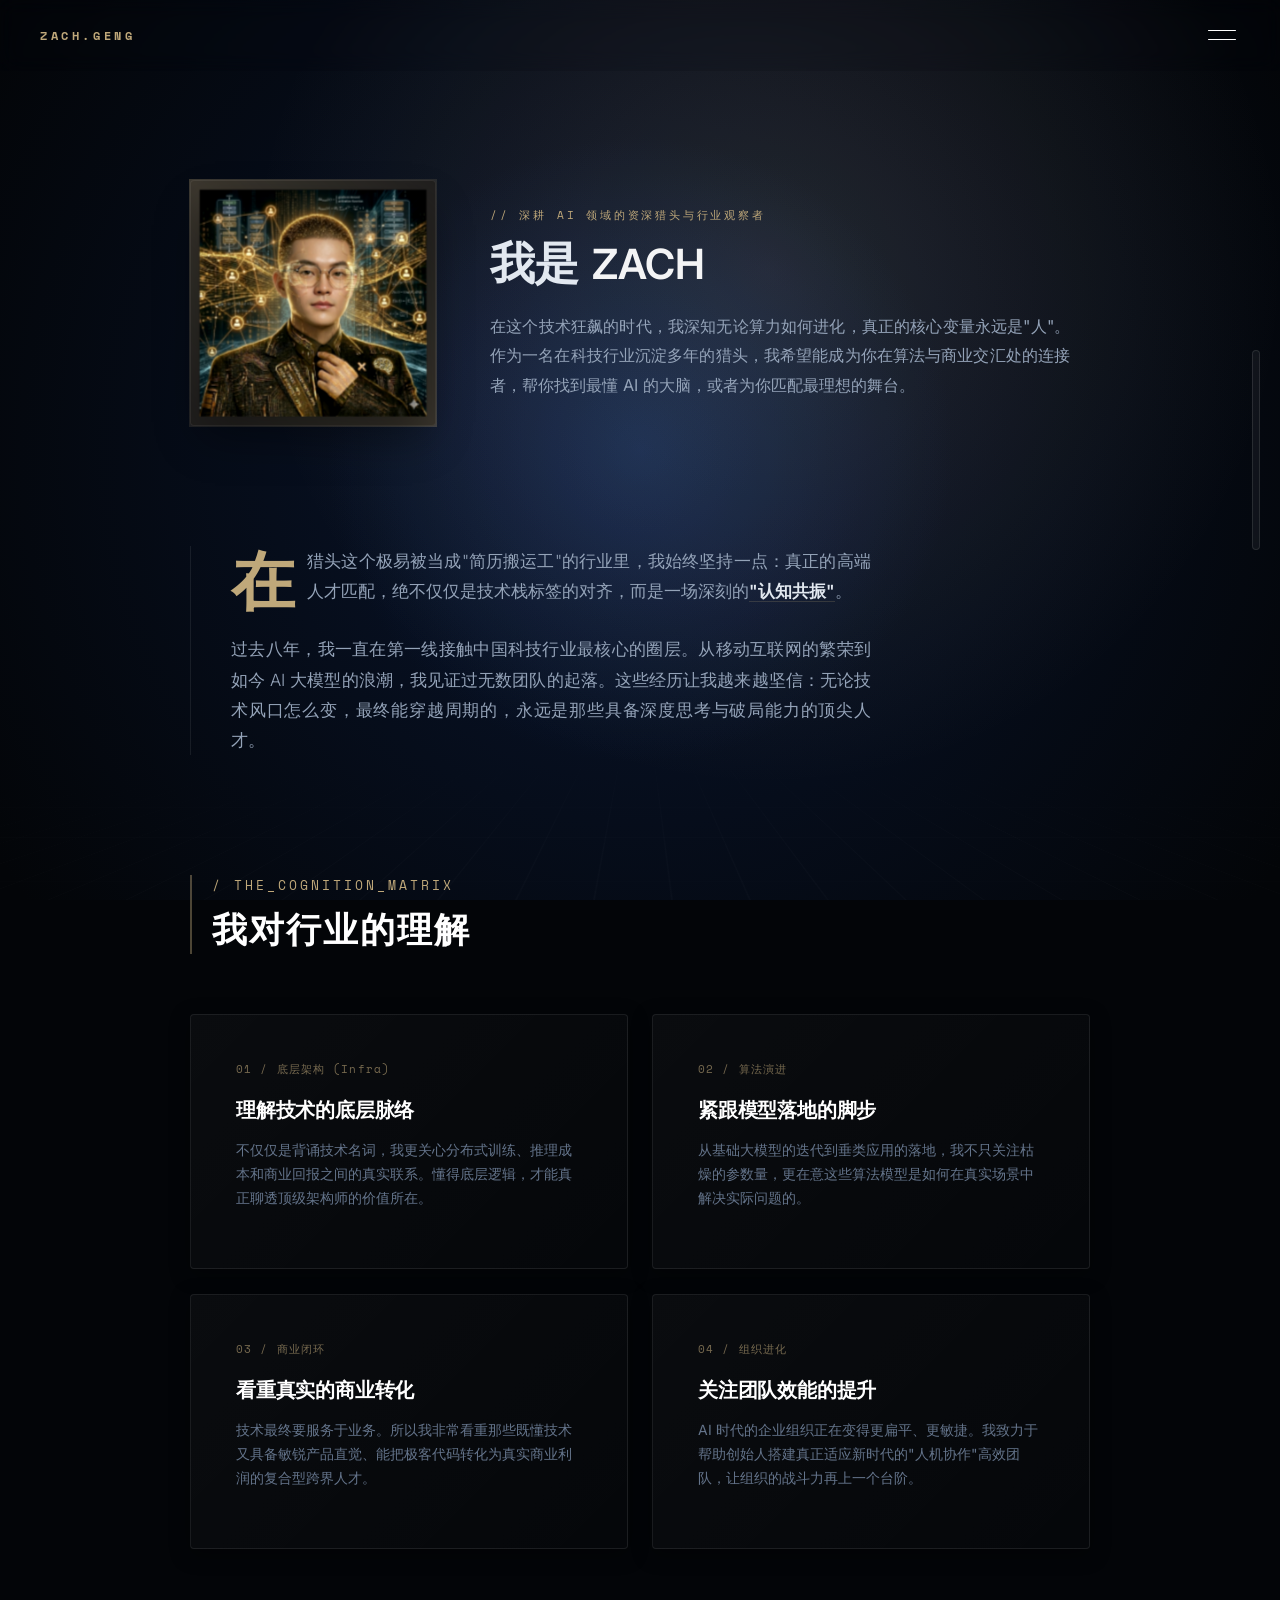
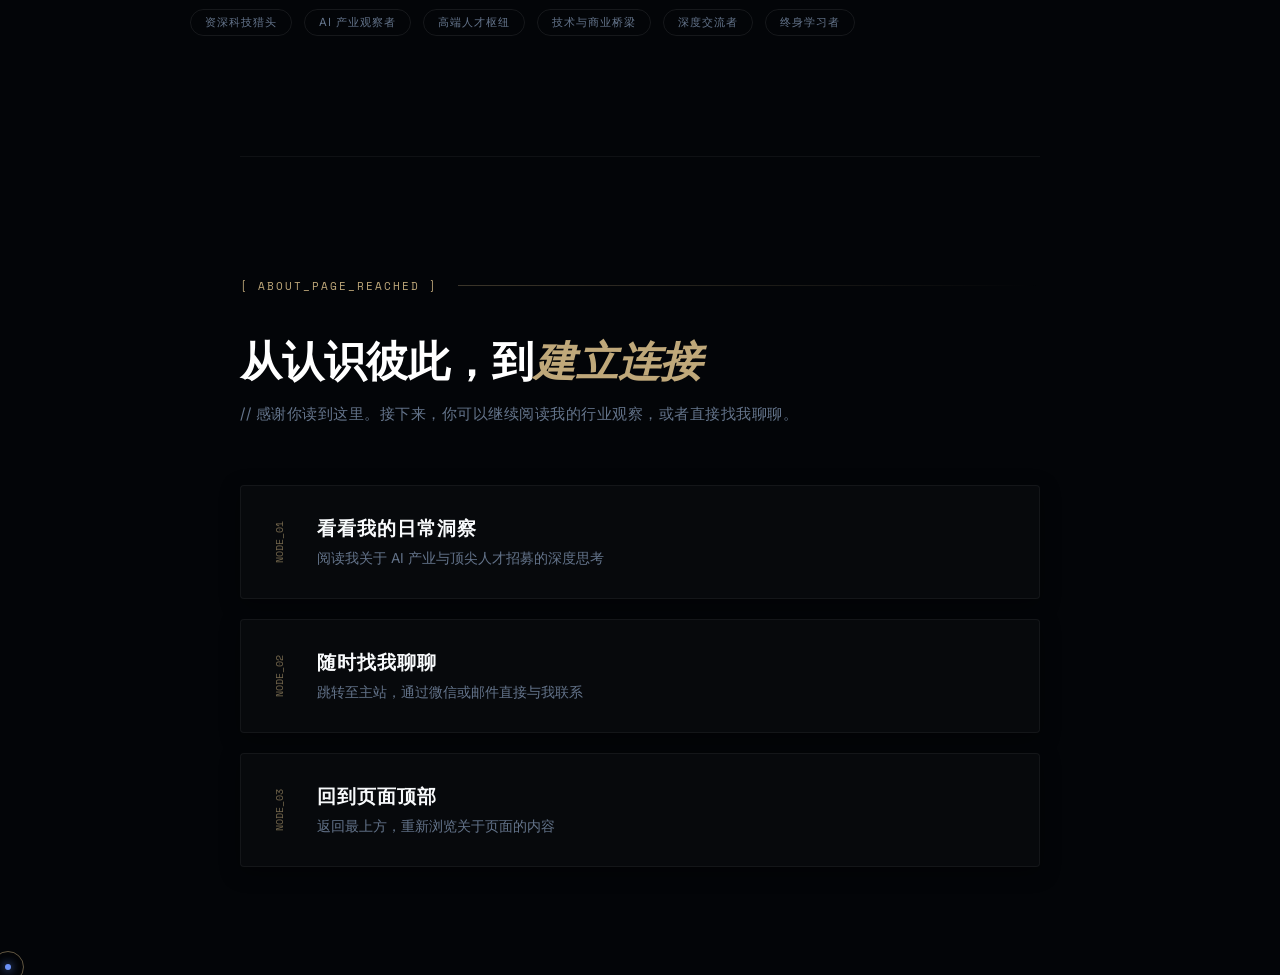
==== about.html @ a9b5cf3b "Revert "add scroll position memory patch: localStorage-based smooth scroll recovery on all 6 pages" " ====
<!DOCTYPE html>
<html lang="zh-CN">
<head>
<meta charset="UTF-8">
<meta name="viewport" content="width=device-width, initial-scale=1.0">
<title>全局 · 涌现与回响 Emergence</title>
<link href="https://fonts.googleapis.com/css2?family=Inter:wght@300;400;600&family=Playfair+Display:ital,wght@0,700;1,700&family=Space+Mono&display=swap" rel="stylesheet">
<style>
:root {
--accent: #bfa87a;
--bg: #05080f;
--glass: rgba(255, 255, 255, 0.03);
--border: rgba(255, 255, 255, 0.08);
--text-main: #94a3b8;
--text-bright: #e2e8f0;
--leading-tight: 1.2;
--leading-normal: 1.8;
}
body {
font-family:'Inter', -apple-system, sans-serif;
background-color:#030508;
background-image: none !important;
color:#cbd5e1;
overflow-x:hidden;
-webkit-font-smoothing:antialiased;
cursor:none;
}
/* ─── 增强版：涌现深渊动态背景 (增加光亮度) ─── */
.ambient-background {
position: fixed; top: 0; left: 0; width: 100vw; height: 100vh;
z-index: -2; overflow: hidden; background-color: #030508;
pointer-events: none;
}
.ambient-glow-blue {
position: absolute; width: 150vw; height: 150vh; top: -25%; left: -25%;
background: radial-gradient(circle at center, rgba(16, 40, 90, 0.45) 0%, transparent 65%);
animation: driftBlue 25s infinite alternate ease-in-out;
}
.ambient-glow-gold {
position: absolute; width: 120vw; height: 120vh; top: -30%; right: -20%;
background: radial-gradient(circle at center, rgba(191, 168, 122, 0.15) 0%, transparent 55%);
animation: driftGold 30s infinite alternate ease-in-out;
mix-blend-mode: screen;
}
.resonance-core {
position: absolute; width: 80vw; height: 80vh; top: 10%; left: 10%;
background: radial-gradient(circle at center, rgba(16, 32, 65, 0.6) 0%, transparent 50%);
animation: corePulse 12s infinite alternate ease-in-out;
mix-blend-mode: screen;
}
.architect-grid {
position: absolute;
bottom: -30%; left: -50%;
width: 200%; height: 80%;
background-image:
linear-gradient(rgba(255, 255, 255, 0.02) 1px, transparent 1px),
linear-gradient(90deg, rgba(255, 255, 255, 0.02) 1px, transparent 1px);
background-size: 50px 50px;
transform: perspective(600px) rotateX(75deg);
animation: gridForward 15s linear infinite;
-webkit-mask-image: radial-gradient(ellipse at bottom, black 10%, transparent 60%);
mask-image: radial-gradient(ellipse at bottom, black 10%, transparent 60%);
}
@keyframes corePulse {
0% { opacity: 0.3; transform: scale(0.9); }
100% { opacity: 1; transform: scale(1.1); }
}
@keyframes driftBlue {
0% { transform: translate(0, 0) scale(1); }
100% { transform: translate(5%, 8%) scale(1.1); }
}
@keyframes driftGold {
0% { transform: translate(0, 0) scale(1); }
100% { transform: translate(-8%, 5%) scale(1.15); }
}
@keyframes gridForward {
0% { background-position: 0 0; }
100% { background-position: 0 50px; }
}
/* ─── Navigation (sync with index) ─── */
.glass-nav {
    position:fixed; top:0; left:0; right:0;
    display:flex; align-items:center; justify-content:space-between;
    height:70px;
    background:rgba(5,8,15,0.1);
    -webkit-backdrop-filter:blur(10px);
    backdrop-filter:blur(10px);
    border-bottom:1px solid transparent;
    z-index:100; padding:0 40px;
    transition:all 0.4s ease;
}
.glass-nav.scrolled {
    background:rgba(5,8,15,0.85);
    -webkit-backdrop-filter:blur(24px);
    backdrop-filter:blur(24px);
    border-bottom:1px solid rgba(255,255,255,0.08);
    box-shadow:0 10px 30px rgba(0,0,0,0.5);
}
.menu-trigger {
    background:none; border:none;
    cursor:pointer;
    display:flex; flex-direction:column;
    gap:8px;
    z-index:2000;
    padding:4px;
}
.menu-trigger .line {
    width:28px; height:1px;
    background-color:#fff;
    transition:all 0.4s cubic-bezier(0.16,1,0.3,1);
    border-radius:1px;
}
.menu-trigger.active .line:nth-child(1) {
    transform:translateY(4.5px) rotate(45deg);
}
.menu-trigger.active .line:nth-child(2) {
    transform:translateY(-4.5px) rotate(-45deg);
}
/* ─── Fullscreen Overlay ─── */
.fullscreen-overlay {
    position:fixed;
    top:0; left:0; width:100vw; height:100vh;
    background:rgba(5,8,15,0.88);
    -webkit-backdrop-filter:blur(40px);
    backdrop-filter:blur(40px);
    display:flex;
    justify-content:center;
    align-items:center;
    z-index:1500;
    opacity:0;
    pointer-events:none;
    transition:opacity 0.6s ease;
/* 🌟 核心修复：强制独立图层，彻底消除底层透视频闪 🌟 */
transform: translateZ(0);
-webkit-backface-visibility: hidden;
backface-visibility: hidden;
will-change: opacity;
}
.fullscreen-overlay.active {
    opacity:1;
    pointer-events:all;
}
/* ─── 导航菜单：绝对中轴线对称排版 ─── */
.overlay-links {
list-style: none; padding: 0;
width: 100%; max-width: 900px;
display: flex; flex-direction: column; align-items: center;
}
.overlay-links li {
margin: 30px 0; width: 100%;
transform: translateY(20px); opacity: 0;
transition: all 0.6s cubic-bezier(0.16, 1, 0.3, 1);
}
.fullscreen-overlay.active .overlay-links li { transform: translateY(0); opacity: 1; }
.fullscreen-overlay.active .overlay-links li:nth-child(1) { transition-delay: 0.1s; }
.fullscreen-overlay.active .overlay-links li:nth-child(2) { transition-delay: 0.2s; }
.fullscreen-overlay.active .overlay-links li:nth-child(3) { transition-delay: 0.3s; }
.fullscreen-overlay.active .overlay-links li:nth-child(4) { transition-delay: 0.4s; }
.overlay-links a {
text-decoration: none; display: flex; align-items: center; width: 100%;
}
.overlay-links a .zh {
flex: 1; text-align: right;
font-size: clamp(1.8rem, 4vw, 2.4rem);
font-weight: 500; color: #94a3b8;
letter-spacing: 15px;
padding-right: 40px;
transition: all 0.4s ease;
}
.overlay-links a .en {
flex: 1; text-align: left;
font-family: 'Space Mono', monospace;
font-size: 0.85rem; font-weight: 300;
color: #4a5568; text-transform: uppercase;
letter-spacing: 6px;
padding-left: 40px;
transition: all 0.4s ease;
}
.overlay-links a:hover .zh {
color: #fff;
text-shadow: 0 0 30px rgba(255,255,255,0.2);
}
.overlay-links a:hover .en {
color: #bfa87a;
}
.container { max-width: 900px; margin: 180px auto 120px; padding: 0 50px; }
/* ─── Hero Section ─── */
.profile-hero { display: grid; grid-template-columns: 220px 1fr; gap: 80px; margin-bottom: 120px; align-items: center; }
.avatar-box {
position: relative;
width: 220px;
height: 220px;
background: var(--bg);
border: 1px solid var(--border);
padding: 12px;
border-radius: 4px;
transform-style: preserve-3d;
perspective: 1000px;
transition: transform 0.6s cubic-bezier(0.23, 1, 0.32, 1);
cursor: none;
}
.avatar-box::before {
content: '';
position: absolute;
inset: -2px;
background: linear-gradient(45deg, transparent, var(--accent), transparent);
background-size: 200% 200%;
animation: borderGlow 4s linear infinite;
z-index: -1;
opacity: 0.3;
}
.avatar-box img {
width: 100%;
height: 100%;
object-fit: cover;
filter: grayscale(0.2) contrast(1.1);
transform: translateZ(30px);
box-shadow: 0 20px 40px rgba(0,0,0,0.4);
}
@keyframes borderGlow {
0% { background-position: 0% 50%; }
100% { background-position: 200% 50%; }
}
/* ─── 大标题：去花哨、重质感排版 ─── */
.hero-text h1 {
margin: 0 0 24px;
line-height: 1.1;
color: var(--text-bright);
font-family: 'Inter', -apple-system, BlinkMacSystemFont, sans-serif;
font-size: 2.8rem;
font-weight: 700;
letter-spacing: -1.5px;
}
.hero-text h1 span.en-title {
font-family: 'Inter', sans-serif;
font-style: normal;
font-weight: 600; /* 从 800 降到 600，消除粗笨感 */
color: #fff;
font-size: 2.6rem;
letter-spacing: 0;
margin-left: 15px;
display: inline-block;
opacity: 0.95;
}
.hero-text h1 span.en-title::after {
display: none !important;
}
.intro-lead {
font-size: 0.7rem;
font-family: 'Space Mono', monospace;
letter-spacing: 0.25em;
color: var(--accent);
margin-bottom: 16px;
text-transform: uppercase;
opacity: 0.8;
animation: decodeReveal 1s cubic-bezier(0.16, 1, 0.3, 1) 0.5s forwards;
}
.hero-desc {
font-size: 1.02rem;
line-height: 1.8;
color: var(--text-main);
max-width: 580px;
text-align: justify;
margin: 0;
}
.section-title {
font-family: 'Space Mono', monospace;
font-size: 0.75rem;
color: var(--accent);
letter-spacing: 0.3em;
text-transform: uppercase;
margin-bottom: 48px;
opacity: 0.8;
}
/* ─── 同步首页的大气标题排版 ─── */
.section-header {
text-align: left; margin-bottom: 40px; position: relative;
padding-left: 20px; border-left: 2px solid rgba(191,168,122,0.4);
}
.section-header .kicker {
font-family: 'Space Mono', Consolas, monospace; color: var(--accent);
font-size: 13px; letter-spacing: 3px; text-transform: uppercase; margin-bottom: 12px;
}
.section-header .main-title {
font-size: 2.2rem; font-weight: 700; letter-spacing: 2px;
margin: 0; color: #ffffff; font-family: 'Inter', sans-serif;
}
/* ─── 充实叙事区 ─── */
.philosophy-section { margin-bottom: 120px; border-left: 1px solid var(--border); padding-left: 40px; }
.philosophy-section p { font-size: 1.05rem; font-weight: 300; margin-bottom: 28px; color: var(--text-main); line-height: var(--leading-normal); text-align: justify; max-width: 640px; }
.philosophy-section p strong { color: var(--text-bright); font-weight: 600; border-bottom: 1px solid rgba(191, 168, 122, 0.2); }
.drop-cap::first-letter {
font-family: 'Playfair Display', serif;
font-size: 4rem;
float: left;
line-height: 0.8;
margin-right: 12px;
margin-top: 6px;
color: var(--accent);
font-weight: 700;
}
.matrix-grid { display: grid; grid-template-columns: repeat(2, 1fr); gap: 24px; margin-top: 60px; }
.matrix-card {
background: linear-gradient(135deg, rgba(255,255,255,0.03) 0%, rgba(255,255,255,0.01) 100%);
border: 1px solid var(--border); padding: 45px;
border-radius: 4px; transition: 0.6s cubic-bezier(0.16, 1, 0.3, 1);
}
.matrix-card:hover { background: rgba(191, 168, 122, 0.05); border-color: var(--accent); transform: translateY(-8px); }
.matrix-card h3 { color: #fff; margin-bottom: 12px; font-weight: 600; font-size: 1.25rem; letter-spacing: -0.01em; }
.matrix-card p { font-size: 0.875rem; color: #64748b; line-height: 1.7; }
.matrix-card .num { font-family: 'Space Mono', monospace; color: var(--accent); font-size: 0.7rem; display: block; margin-bottom: 20px; letter-spacing: 0.1em; opacity: 0.6; }
.tag-row { display: flex; flex-wrap: wrap; gap: 12px; margin: 60px 0; }
.tag-pill {
padding: 5px 14px; font-size: 0.7rem; letter-spacing: 1px;
border: 1px solid var(--border); color: #64748b; border-radius: 40px;
transition: all 0.5s ease; cursor: default;
}
.tag-pill:hover { border-color: var(--accent); color: var(--accent); background: rgba(191,168,122,0.05); }
/* ─── 底部交互 ─── */
.footer-cta {
text-align: center; padding: 100px 0; border-top: 1px solid var(--border);
background: linear-gradient(to bottom, transparent, rgba(191,168,122,0.02));
}
.cta-btn {
display: inline-block; padding: 18px 48px; border: 1px solid var(--accent);
color: #fff; text-decoration: none; font-size: 0.9rem; letter-spacing: 4px;
transition: 0.4s; position: relative; overflow: hidden;
}
.cta-btn:hover { background: var(--accent); color: #000; box-shadow: 0 0 30px rgba(191,168,122,0.3); }
/* ─── 脚注 ─── */
.fn-ref {
font-size: 0.65rem;
color: var(--accent);
vertical-align: super;
cursor: help;
opacity: 0.7;
transition: 0.3s;
}
.fn-ref:hover { opacity: 1; }
.footnotes {
margin-top: 120px;
padding-top: 20px;
border-top: 1px solid var(--border);
max-width: 640px;
font-size: 0.75rem;
color: #475569;
line-height: 1.7;
font-style: italic;
}
.footnotes p { margin-bottom: 8px; }
.footnotes .fn-label { color: var(--accent); font-family: 'Space Mono', monospace; margin-right: 8px; }
/* ─── Scrollbar (sync with index) ─── */
::-webkit-scrollbar { width:4px; }
::-webkit-scrollbar-track { background:#05080f; }
::-webkit-scrollbar-thumb { background:rgba(255,255,255,0.06); border-radius:2px; }
/* ─── 增强版揭幕动画 ─── */
@keyframes decodeReveal {
0% {
opacity: 0;
transform: translateY(30px) skewY(2deg);
filter: blur(10px);
}
100% {
opacity: 1;
transform: translateY(0) skewY(0);
filter: blur(0);
}
}
/* ─── 修复后的 Reveal 动画基类 ─── */
.reveal {
opacity: 0;
/* 删除了 will-change: transform, filter; 防止与高斯模糊冲突 */
}
.reveal.active {
animation: decodeReveal 1.2s cubic-bezier(0.16, 1, 0.3, 1) forwards;
}
/* 阶梯延迟：让卡片像神经网络一样逐个亮起 */
.matrix-card:nth-child(1) { animation-delay: 0.1s; }
.matrix-card:nth-child(2) { animation-delay: 0.25s; }
.matrix-card:nth-child(3) { animation-delay: 0.4s; }
.matrix-card:nth-child(4) { animation-delay: 0.55s; }
/* ─── 微信弹出层样式 ─── */
.wechat-modal {
position: fixed; top: 0; left: 0; width: 100%; height: 100%;
background: rgba(5, 8, 15, 0.95);
display: none; align-items: center; justify-content: center;
z-index: 2000; backdrop-filter: blur(10px);
}
.wechat-modal.active { display: flex; animation: fadeIn 0.4s ease; }
.modal-content {
width: 320px; background: var(--bg);
border: 1px solid var(--accent); padding: 30px;
box-shadow: 0 0 50px rgba(191, 168, 122, 0.15);
}
.modal-header { display: flex; justify-content: space-between; margin-bottom: 30px; }
.modal-header span { font-family: 'Space Mono', monospace; font-size: 0.7rem; color: var(--accent); }
.close-modal { background: none; border: none; color: #fff; font-size: 1.5rem; cursor: pointer; opacity: 0.5; }
.wechat-id-box {
display: flex; justify-content: space-between; align-items: center;
background: rgba(255, 255, 255, 0.03); border: 1px solid var(--border);
padding: 15px; margin-bottom: 20px;
}
#wechatId { font-family: 'Inter', sans-serif; font-weight: 600; color: #fff; }
#copyBtn {
background: var(--accent); border: none; color: #05080f;
padding: 6px 12px; font-family: 'Space Mono', monospace; font-size: 0.7rem; cursor: pointer;
}
.modal-hint { font-size: 0.75rem; color: #64748b; text-align: center; }
@keyframes fadeIn { from { opacity: 0; transform: scale(0.95); } to { opacity: 1; transform: scale(1); } }
/* ─── 进度条：像素级对齐首页 ─── */
.vertical-scroll-tracker {
position: fixed !important;
right: 20px !important;
top: 50% !important;
transform: translateY(-50%) !important;
width: 8px !important;
height: 200px !important;
background: rgba(255, 255, 255, 0.05) !important;
-webkit-backdrop-filter: blur(8px) !important;
backdrop-filter: blur(8px) !important;
border: 1px solid rgba(255, 255, 255, 0.1) !important;
border-radius: 20px !important;
z-index: 9999 !important;
padding: 2px !important;
display: flex !important;
flex-direction: column !important;
box-sizing: border-box !important;
cursor: grab !important;
}
.vertical-scroll-tracker:active {
cursor: grabbing !important;
}
.scroll-capsule {
width: 100% !important;
height: 0%;
background: linear-gradient(to bottom, #bfa87a, #e5d5b0) !important;
border-radius: 20px !important;
box-shadow: 0 0 12px rgba(191, 168, 122, 0.4) !important;
transition: height 0.15s cubic-bezier(0.16, 1, 0.3, 1) !important;
cursor: pointer !important;
position: relative !important;
top: 0 !important;
left: 0 !important;
}
@media (max-width: 768px) {
.vertical-scroll-tracker { display: none; }
}
/* ─── 关于页结尾终端样式 ─── */
.about-terminal-exit {
padding: 120px 0 100px;
max-width: 800px;
margin: 0 auto;
border-top: 1px solid rgba(255,255,255,0.05);
}
.terminal-header {
display: flex; align-items: center; gap: 20px; margin-bottom: 40px;
}
.status-code {
font-family: 'Space Mono', monospace; font-size: 0.7rem; color: var(--accent); letter-spacing: 2px;
}
.status-line {
flex-grow: 1; height: 1px; background: linear-gradient(to right, var(--accent), transparent); opacity: 0.3;
}
.terminal-title {
font-family: 'Playfair Display', serif; font-size: 2.6rem; color: #fff; margin-bottom: 20px; line-height: 1.2;
}
.terminal-title .resonance-text {
color: var(--accent); font-style: italic;
}
.terminal-desc {
font-family: 'Inter', sans-serif; color: #64748b; font-size: 0.95rem; margin-bottom: 60px; letter-spacing: 0.5px;
}
.terminal-actions {
display: flex; flex-direction: column; gap: 20px;
}
.terminal-node-card {
display: flex; align-items: center; padding: 30px;
background: rgba(255, 255, 255, 0.02); border: 1px solid rgba(255, 255, 255, 0.05);
border-radius: 4px; text-decoration: none; transition: all 0.4s cubic-bezier(0.16, 1, 0.3, 1);
}
.terminal-node-card:hover {
background: rgba(191, 168, 122, 0.05); border-color: var(--accent);
transform: translateX(10px);
}
.node-meta {
font-family: 'Space Mono', monospace; font-size: 0.65rem; color: var(--accent);
writing-mode: vertical-rl; transform: rotate(180deg); margin-right: 30px; opacity: 0.6;
}
.node-content { flex-grow: 1; }
.node-content h3 {
color: #f8fafc; font-size: 1.2rem; margin: 0 0 8px 0; letter-spacing: 1px;
}
.node-content p {
color: #64748b; font-size: 0.85rem; margin: 0;
}
.node-arrow {
font-family: 'Space Mono', monospace; color: var(--accent); font-size: 1.2rem; opacity: 0; transition: 0.3s;
}
.terminal-node-card:hover .node-arrow { opacity: 1; transform: translateX(5px); }
@media (max-width: 768px) {
.terminal-node-card { padding: 20px; }
.node-meta { display: none; }
}

/* ─── 核心升级：交互共振高光 (Hover Resonance Glow) ─── */
.glass-card, .feature-card, .matrix-card, .terminal-node-card {
transition: transform 0.4s cubic-bezier(0.16, 1, 0.3, 1),
border-color 0.4s ease,
box-shadow 0.4s cubic-bezier(0.16, 1, 0.3, 1),
opacity 0.6s ease, filter 0.6s ease;
box-shadow: 0 5px 20px rgba(0,0,0,0.4);
}
.glass-card:hover,
.feature-card:hover,
.matrix-card:hover,
.terminal-node-card:hover {
transform: translateY(-8px) scale(1.015);
border-color: rgba(191, 168, 122, 0.6) !important;
box-shadow:
0 30px 70px -15px rgba(0, 0, 0, 0.8),
0 0 25px rgba(191, 168, 122, 0.25),
0 0 50px rgba(191, 168, 122, 0.1),
0 0 70px rgba(191, 168, 122, 0.05);
}

/* ─── 核心升级：交互共振高光 (Hover Resonance Glow) ─── */
.glass-card, .feature-card, .matrix-card, .terminal-node-card {
transition: transform 0.4s cubic-bezier(0.16, 1, 0.3, 1),
border-color 0.4s ease,
box-shadow 0.4s cubic-bezier(0.16, 1, 0.3, 1),
opacity 0.6s ease, filter 0.6s ease;
box-shadow: 0 5px 20px rgba(0,0,0,0.4);
}
.glass-card:hover,
.feature-card:hover,
.matrix-card:hover,
.terminal-node-card:hover {
transform: translateY(-8px) scale(1.015);
border-color: rgba(191, 168, 122, 0.6) !important;
box-shadow:
0 30px 70px -15px rgba(0, 0, 0, 0.8),
0 0 25px rgba(191, 168, 122, 0.25),
0 0 50px rgba(191, 168, 122, 0.1),
0 0 70px rgba(191, 168, 122, 0.05);
}

/* ─── Custom Cursor ─── */
.custom-cursor-outer {
    position:fixed;
    width:30px; height:30px;
    border:1px solid rgba(191,168,122,0.5);
    border-radius:50%;
    transform:translate(-50%,-50%);
    pointer-events:none;
    z-index:9999;
    transition:width 0.2s, height 0.2s, background-color 0.2s, border-color 0.2s;
}
.custom-cursor-inner {
    position:fixed;
    width:6px; height:6px;
    background-color:#6e96ff;
    border-radius:50%;
    transform:translate(-50%,-50%);
    pointer-events:none;
    z-index:10000;
    box-shadow:0 0 10px #6e96ff;
    transition:width 0.2s, height 0.2s, box-shadow 0.2s;
    mix-blend-mode:difference;
}
.custom-cursor-outer.hover {
    width:50px; height:50px;
    background-color:rgba(110,150,255,0.1);
    border-color:transparent;
}
.custom-cursor-inner.hover {
    width:8px; height:8px;
    box-shadow:0 0 18px #6e96ff;
}

</style>
</head>
<body>
<div class="user-cursor-glow-sync"></div>
<div class="ambient-background">
<div class="ambient-glow-blue"></div>
<div class="ambient-glow-gold"></div>
<div class="resonance-core"></div>
<div class="architect-grid"></div>
</div>

<!-- ═══ Navigation (sync with index) ═══ -->
<nav class="glass-nav minimal">
<a href="index.html" style="text-decoration: none; font-family: 'Space Mono', monospace; font-size: 0.75rem; letter-spacing: 0.3em; color: #bfa87a; text-transform: uppercase; font-weight: bold;">
ZACH.GENG
</a>
<button class="menu-trigger" id="menuToggle">
<span class="line"></span>
<span class="line"></span>
</button>
</nav>
<div class="fullscreen-overlay" id="navOverlay">
<ul class="overlay-links">
<li><a href="index.html"><span class="zh">首页</span><span class="en">Home</span></a></li>
<li><a href="index.html#insights"><span class="zh">思想</span><span class="en">Insights</span></a></li>
<li><a href="jobs.html"><span class="zh">职位</span><span class="en">Jobs</span></a></li>
<li><a href="about.html"><span class="zh">全局</span><span class="en">About</span></a></li>
</ul>
</div>
<div class="container">
<section class="profile-hero">
<div class="avatar-box">
<img src="avatar.png" alt="Zach Geng">
</div>
<div class="hero-text">
<div class="intro-lead">// 深耕 AI 领域的资深猎头与行业观察者</div>
<h1>我是<span class="en-title">ZACH</span></h1>
<p class="hero-desc">
在这个技术狂飙的时代，我深知无论算力如何进化，真正的核心变量永远是"人"。作为一名在科技行业沉淀多年的猎头，我希望能成为你在算法与商业交汇处的连接者，帮你找到最懂 AI 的大脑，或者为你匹配最理想的舞台。
</p>
</div>
</section>
<section class="philosophy-section reveal">
<p class="drop-cap">在猎头这个极易被当成"简历搬运工"的行业里，我始终坚持一点：真正的高端人才匹配，绝不仅仅是技术栈标签的对齐，而是一场深刻的<strong>"认知共振"</strong>。</p>
<p>过去八年，我一直在第一线接触中国科技行业最核心的圈层。从移动互联网的繁荣到如今 AI 大模型的浪潮，我见证过无数团队的起落。这些经历让我越来越坚信：无论技术风口怎么变，最终能穿越周期的，永远是那些具备深度思考与破局能力的顶尖人才。</p>
</section>
<section>
<div class="section-header">
<div class="kicker">/ THE_COGNITION_MATRIX</div>
<h2 class="main-title">我对行业的理解</h2>
</div>
<div class="matrix-grid">
<div class="matrix-card reveal">
<span class="num">01 / 底层架构 (Infra)</span>
<h3>理解技术的底层脉络</h3>
<p>不仅仅是背诵技术名词，我更关心分布式训练、推理成本和商业回报之间的真实联系。懂得底层逻辑，才能真正聊透顶级架构师的价值所在。</p>
</div>
<div class="matrix-card reveal">
<span class="num">02 / 算法演进</span>
<h3>紧跟模型落地的脚步</h3>
<p>从基础大模型的迭代到垂类应用的落地，我不只关注枯燥的参数量，更在意这些算法模型是如何在真实场景中解决实际问题的。</p>
</div>
<div class="matrix-card reveal">
<span class="num">03 / 商业闭环</span>
<h3>看重真实的商业转化</h3>
<p>技术最终要服务于业务。所以我非常看重那些既懂技术又具备敏锐产品直觉、能把极客代码转化为真实商业利润的复合型跨界人才。</p>
</div>
<div class="matrix-card reveal">
<span class="num">04 / 组织进化</span>
<h3>关注团队效能的提升</h3>
<p>AI 时代的企业组织正在变得更扁平、更敏捷。我致力于帮助创始人搭建真正适应新时代的"人机协作"高效团队，让组织的战斗力再上一个台阶。</p>
</div>
</div>
</section>
<section class="tag-row reveal">
<div class="tag-pill">资深科技猎头</div>
<div class="tag-pill">AI 产业观察者</div>
<div class="tag-pill">高端人才枢纽</div>
<div class="tag-pill">技术与商业桥梁</div>
<div class="tag-pill">深度交流者</div>
<div class="tag-pill">终身学习者</div>
</section>
</div>
<section class="about-terminal-exit reveal">
<div class="terminal-header">
<span class="status-code">[ ABOUT_PAGE_REACHED ]</span>
<div class="status-line"></div>
</div>
<h2 class="terminal-title">
从认识彼此，到<span class="resonance-text">建立连接</span>
</h2>
<p class="terminal-desc">
// 感谢你读到这里。接下来，你可以继续阅读我的行业观察，或者直接找我聊聊。
</p>
<div class="terminal-actions">
<a href="index.html#insights" class="terminal-node-card">
<div class="node-meta">NODE_01</div>
<div class="node-content">
<h3>看看我的日常洞察</h3>
<p>阅读我关于 AI 产业与顶尖人才招募的深度思考</p>
</div>
<div class="node-arrow">→</div>
</a>
<a href="index.html#connect" class="terminal-node-card">
<div class="node-meta">NODE_02</div>
<div class="node-content">
<h3>随时找我聊聊</h3>
<p>跳转至主站，通过微信或邮件直接与我联系</p>
</div>
<div class="node-arrow">→</div>
</a>
<a href="javascript:void(0)" onclick="window.scrollTo({top:0, behavior:'smooth'})" class="terminal-node-card reset">
<div class="node-meta">NODE_03</div>
<div class="node-content">
<h3>回到页面顶部</h3>
<p>返回最上方，重新浏览关于页面的内容</p>
</div>
<div class="node-arrow">↑</div>
</a>
</div>
</section>
<script>
/* ─── Scroll Reveal (模糊入场) ─── */
var observer=new IntersectionObserver(function(entries){
entries.forEach(function(entry){
if(entry.isIntersecting){
entry.target.classList.add('active');
observer.unobserve(entry.target);
}
});
},{threshold:0.15});
document.querySelectorAll('.reveal').forEach(function(el){observer.observe(el)});
/* ─── Menu Toggle (sync with index) ─── */
var toggleBtn=document.getElementById('menuToggle');
var overlay=document.getElementById('navOverlay');
if(toggleBtn&&overlay){
    toggleBtn.addEventListener('click',function(){
        toggleBtn.classList.toggle('active');
        overlay.classList.toggle('active');
    });
    overlay.addEventListener('click',function(e){
        if(e.target===overlay||e.target.closest('a')){toggleBtn.classList.remove('active');overlay.classList.remove('active')}
    });
}
/* ─── Glass Nav Scroll ─── */
(function(){
    var nav=document.querySelector('.glass-nav');
    if(!nav)return;
    function checkScroll(){
        if(window.scrollY>50){nav.classList.add('scrolled')}
        else{nav.classList.remove('scrolled')}
    }
    window.addEventListener('scroll',checkScroll,{passive:true});
    checkScroll();
})();
/* ─── 修正版：头像 3D 磁吸悬浮 (仅悬停时触发) ─── */
(function(){
const avatar = document.querySelector('.avatar-box');
if (avatar) {
avatar.addEventListener('mousemove', function(e){
avatar.style.transition = 'none';
const rect = avatar.getBoundingClientRect();
const ax = (e.clientX - (rect.left + rect.width / 2)) * 0.1;
const ay = (e.clientY - (rect.top + rect.height / 2)) * 0.1;
avatar.style.transform = 'perspective(1000px) rotateY(' + ax + 'deg) rotateX(' + (-ay) + 'deg) translateY(-10px)';
});
avatar.addEventListener('mouseleave', function(){
avatar.style.transition = 'transform 0.6s cubic-bezier(0.23, 1, 0.32, 1)';
avatar.style.transform = 'perspective(1000px) rotateY(0deg) rotateX(0deg) translateY(0)';
});
}
})();
</script>
<div id="wechatModal" class="wechat-modal">
<div class="modal-content">
<div class="modal-header">
<span>[ CONNECT_VIA_WECHAT ]</span>
<button class="close-modal">&times;</button>
</div>
<div class="modal-body">
<div class="wechat-id-box">
<span id="wechatId">Headhunter_Zach</span>
<button id="copyBtn">COPY</button>
</div>
<p class="modal-hint">添加时请备注：来自个人网站</p>
</div>
</div>
</div>
<div class="vertical-scroll-tracker">
<div class="scroll-capsule" id="scrollCapsule"></div>
</div>
<script>
/* ─── 微信弹窗逻辑 ─── */
function toggleWechat() {
document.getElementById('wechatModal').classList.toggle('active');
}
document.addEventListener('DOMContentLoaded', function(){
const closeBtn = document.querySelector('.close-modal');
if(closeBtn) closeBtn.onclick = toggleWechat;
window.onclick = function(event) {
var modal = document.getElementById('wechatModal');
if (event.target == modal) toggleWechat();
}
const copyBtn = document.getElementById('copyBtn');
if(copyBtn) {
copyBtn.onclick = function() {
var text = document.getElementById('wechatId').innerText;
navigator.clipboard.writeText(text).then(function(){
copyBtn.innerText = 'COPIED!';
setTimeout(function(){ copyBtn.innerText = 'COPY'; }, 2000);
});
};
}
/* ─── 垂直胶囊进度条逻辑 (首页克隆版) ─── */
(function(){
var tracker = document.querySelector('.vertical-scroll-tracker');
var capsule = document.getElementById('scrollCapsule');
if(!tracker || !capsule) return;
var isDragging = false;
function updateFromScroll(){
var s = document.body.scrollTop || document.documentElement.scrollTop;
var h = document.documentElement.scrollHeight - document.documentElement.clientHeight;
if (h <= 0) return;
capsule.style.height = ((s / h) * 100) + '%';
}
function scrollFromY(clientY){
var rect = tracker.getBoundingClientRect();
var p = Math.max(0, Math.min(1, (clientY - rect.top) / rect.height));
window.scrollTo(0, p * (document.documentElement.scrollHeight - document.documentElement.clientHeight));
}
capsule.addEventListener('mousedown', function(e){ isDragging = true; e.preventDefault(); });
document.addEventListener('mousemove', function(e){ if(isDragging) scrollFromY(e.clientY); });
document.addEventListener('mouseup', function(){ isDragging = false; });
tracker.addEventListener('click', function(e){ if(e.target !== capsule) scrollFromY(e.clientY); });
capsule.addEventListener('touchstart', function(e){ isDragging = true; e.preventDefault(); });
document.addEventListener('touchmove', function(e){ if(isDragging) scrollFromY(e.touches[0].clientY); });
document.addEventListener('touchend', function(){ isDragging = false; });
window.addEventListener('scroll', updateFromScroll, {passive: true});
var retry = setInterval(updateFromScroll, 100);
setTimeout(function(){ clearInterval(retry); }, 3000);
updateFromScroll();
})();
});
/* ─── Custom Cursor ─── */
(function(){
    var outer=document.createElement('div');
    outer.className='custom-cursor-outer';
    var inner=document.createElement('div');
    inner.className='custom-cursor-inner';
    document.body.appendChild(outer);
    document.body.appendChild(inner);

    var mx=0, my=0;

    document.addEventListener('mousemove',function(e){
        mx=e.clientX; my=e.clientY;
        outer.style.left=mx+'px';
        outer.style.top=my+'px';
        inner.style.left=mx+'px';
        inner.style.top=my+'px';
    });

    document.addEventListener('mouseover',function(e){
        var t=e.target.closest('a, .glass-card, .feed-item, .insight-card, .connect-card, .stat-card, button, .footer-cta-btn');
        if(t){
            outer.classList.add('hover');
            inner.classList.add('hover');
        }
    });

    document.addEventListener('mouseout',function(e){
        var t=e.target.closest('a, .glass-card, .feed-item, .insight-card, .connect-card, .stat-card, button, .footer-cta-btn');
        if(t){
            outer.classList.remove('hover');
            inner.classList.remove('hover');
        }
    });
})();
</script>
</body>
</html>
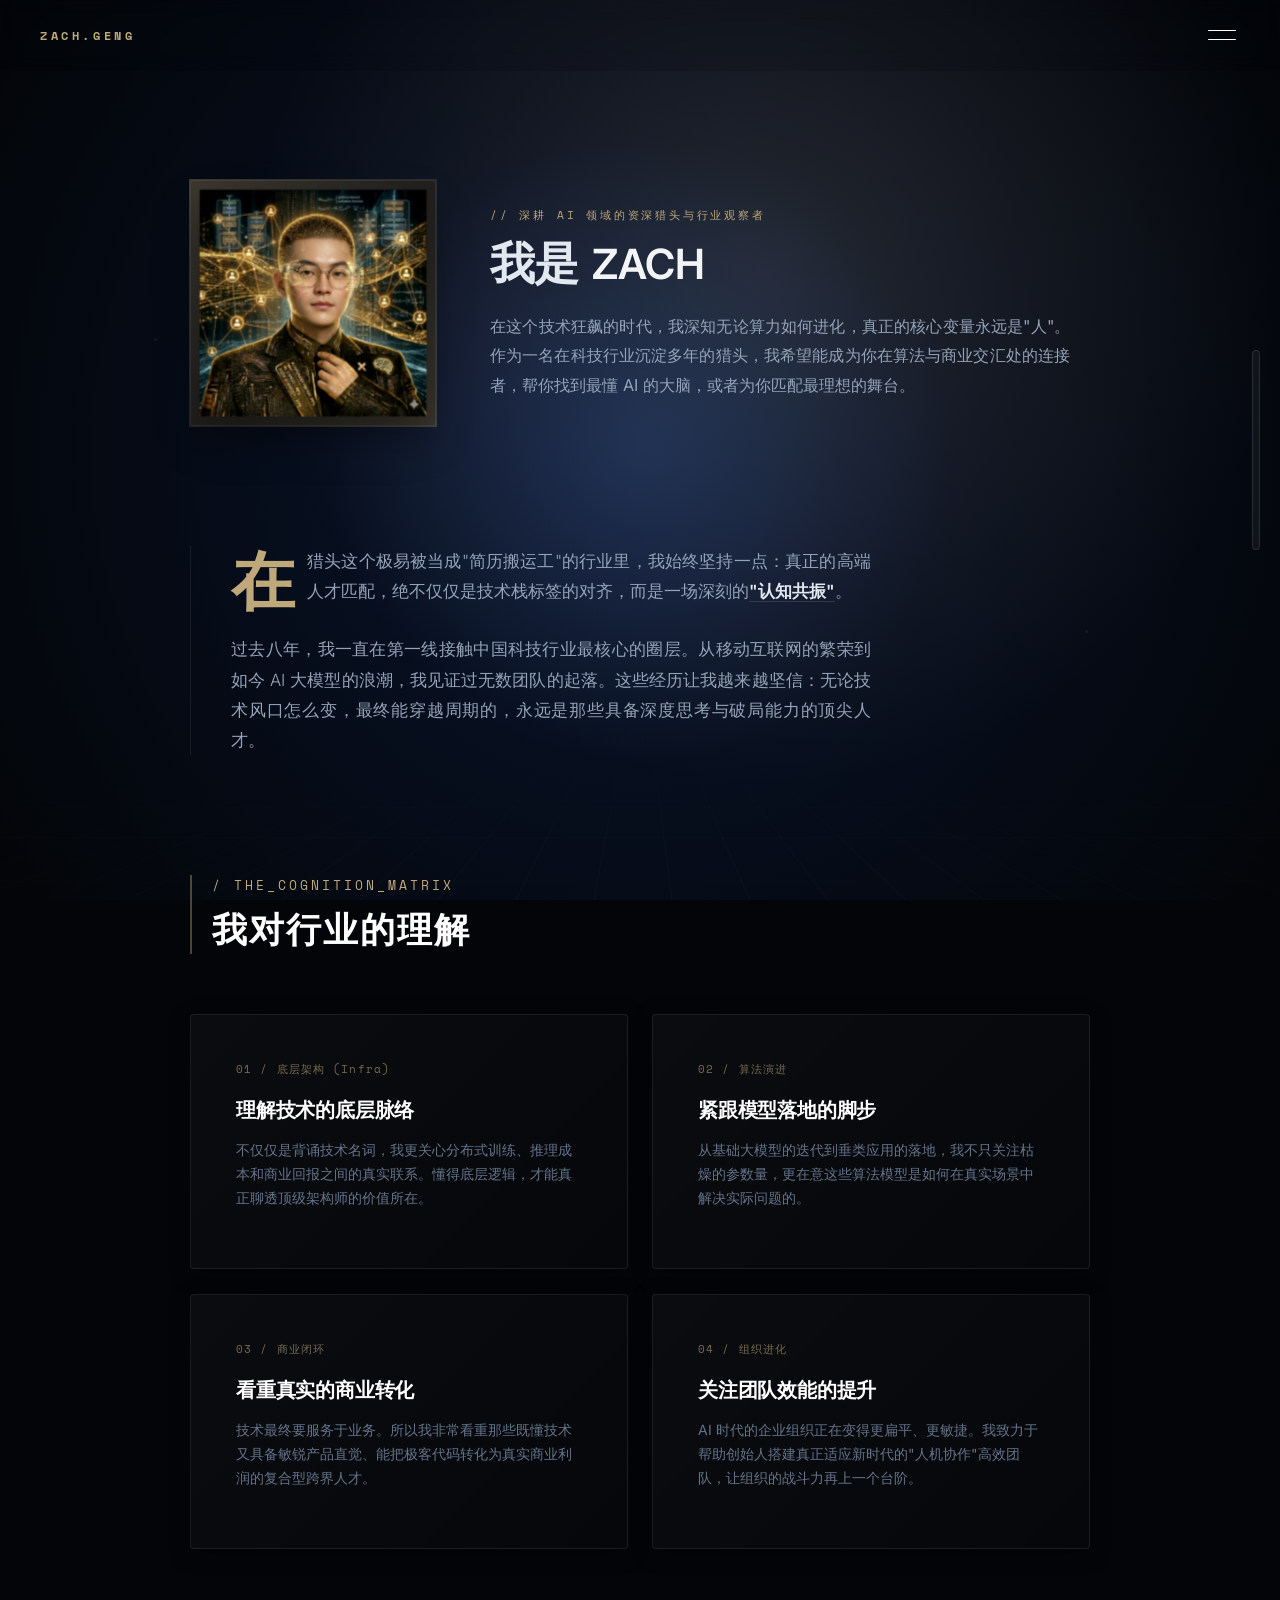
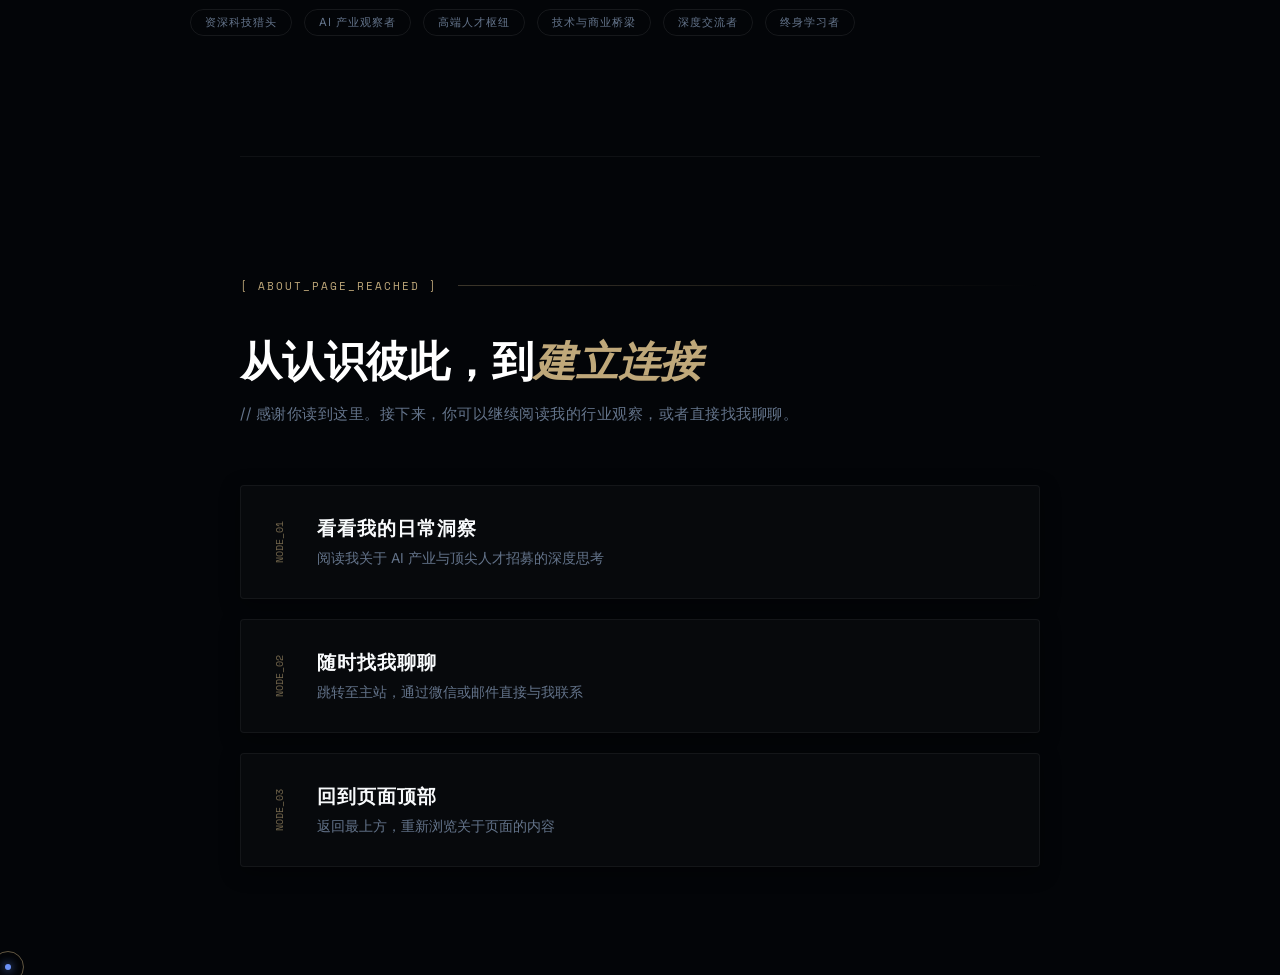
==== commit 21a55c5f: "feat: 全站升级星群脉冲呼吸背景(Neural Pulse Clusters) — index/about/blog/jobs" ====
--- a/about.html
+++ b/about.html
@@ -3,7 +3,7 @@
 <head>
 <meta charset="UTF-8">
 <meta name="viewport" content="width=device-width, initial-scale=1.0">
-<title>全局 · 涌现与回响 Emergence</title>
+<title>ZACH ｜ 涌现与回响 Emergence</title>
 <link href="https://fonts.googleapis.com/css2?family=Inter:wght@300;400;600&family=Playfair+Display:ital,wght@0,700;1,700&family=Space+Mono&display=swap" rel="stylesheet">
 <style>
 :root {
@@ -577,6 +577,44 @@
     box-shadow:0 0 18px #6e96ff;
 }
 
+/* ─── 🌟 方案 B：星群脉冲呼吸系统 (Neural Pulse Clusters) ─── */
+.neural-pulse-clusters {
+position: absolute;
+top: 0; left: 0;
+width: 100%; height: 250%;
+pointer-events: none;
+z-index: -1;
+}
+.pulse-node {
+position: absolute;
+width: 3px; height: 3px;
+background-color: #bfa87a;
+border-radius: 50%;
+box-shadow: 0 0 8px #bfa87a, 0 0 16px rgba(191, 168, 122, 0.4);
+opacity: 0.1;
+}
+.node-p1 { animation: pulsePatternA 8s infinite ease-in-out; }
+.node-p2 { animation: pulsePatternB 11s infinite ease-in-out; }
+.node-p3 { animation: pulsePatternC 14s infinite ease-in-out; }
+.node-p4 { animation: pulsePatternD 19s infinite ease-in-out; }
+@keyframes pulsePatternA {
+0%, 100% { opacity: 0.08; transform: scale(0.9); }
+50% { opacity: 0.45; transform: scale(1.15); filter: drop-shadow(0 0 4px #bfa87a); }
+}
+@keyframes pulsePatternB {
+0%, 100% { opacity: 0.35; transform: scale(1.1); }
+40% { opacity: 0.05; transform: scale(0.85); }
+70% { opacity: 0.50; transform: scale(1.2); }
+}
+@keyframes pulsePatternC {
+0%, 100% { opacity: 0.15; transform: scale(1); }
+60% { opacity: 0.55; transform: scale(1.25); }
+}
+@keyframes pulsePatternD {
+0%, 100% { opacity: 0.40; transform: scale(1.1); }
+30% { opacity: 0.08; transform: scale(0.9); }
+}
+
 </style>
 </head>
 <body>
@@ -585,6 +623,22 @@
 <div class="ambient-glow-blue"></div>
 <div class="ambient-glow-gold"></div>
 <div class="resonance-core"></div>
+<div class="neural-pulse-clusters">
+<div class="pulse-node node-p1" style="top: 15%; left: 12%;"></div>
+<div class="pulse-node node-p3" style="top: 28%; right: 15%;"></div>
+<div class="pulse-node node-p2" style="top: 42%; left: 25%;"></div>
+<div class="pulse-node node-p4" style="top: 55%; right: 8%;"></div>
+<div class="pulse-node node-p1" style="top: 68%; left: 18%;"></div>
+<div class="pulse-node node-p3" style="top: 78%; right: 22%;"></div>
+<div class="pulse-node node-p2" style="top: 92%; left: 8%;"></div>
+<div class="pulse-node node-p4" style="top: 110%; right: 18%;"></div>
+<div class="pulse-node node-p1" style="top: 135%; left: 30%;"></div>
+<div class="pulse-node node-p3" style="top: 155%; right: 12%;"></div>
+<div class="pulse-node node-p2" style="top: 178%; left: 15%;"></div>
+<div class="pulse-node node-p4" style="top: 195%; right: 28%;"></div>
+<div class="pulse-node node-p1" style="top: 215%; left: 22%;"></div>
+<div class="pulse-node node-p3" style="top: 235%; right: 16%;"></div>
+</div>
 <div class="architect-grid"></div>
 </div>
 
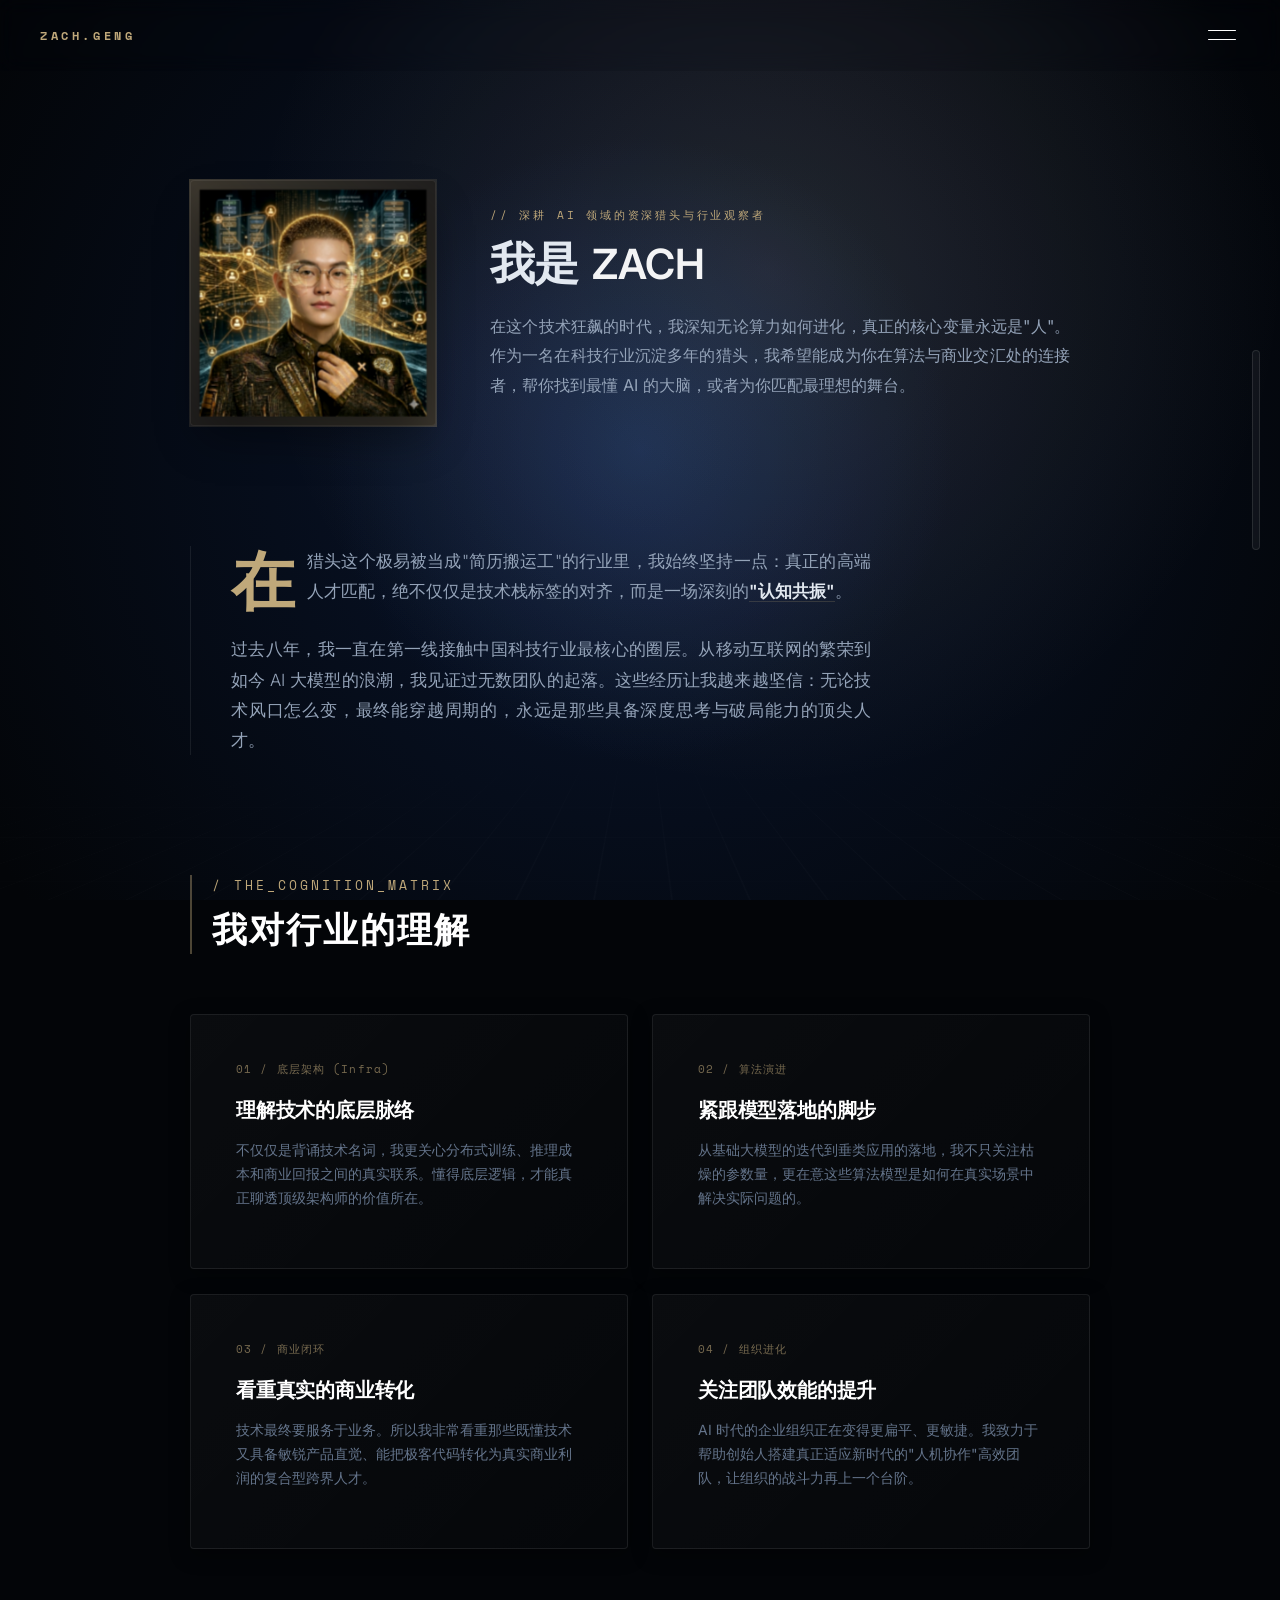
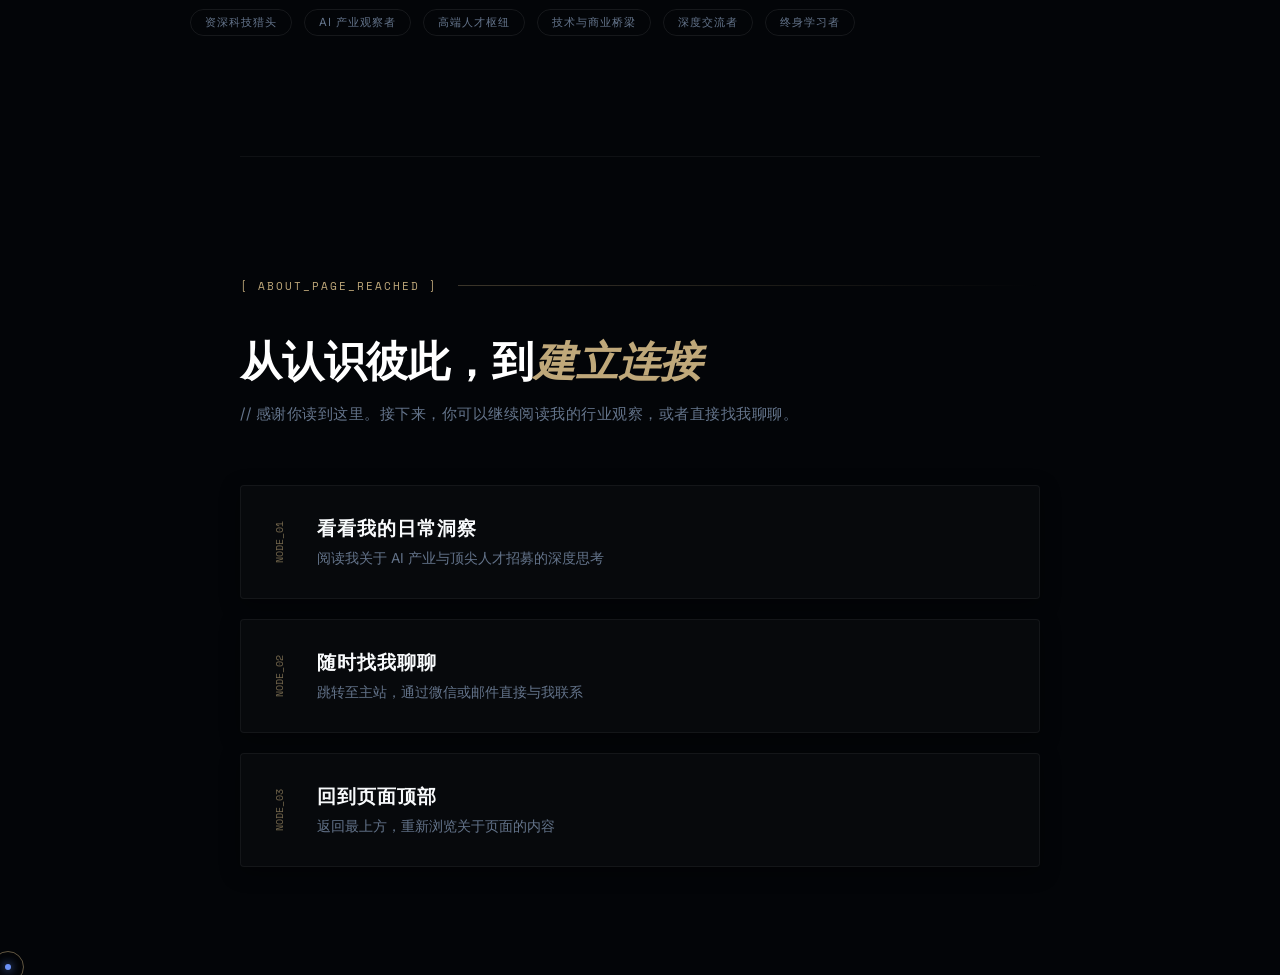
==== commit f8e1fd7e: "Revert "feat: 全站升级星群脉冲呼吸背景(Neural Pulse Clusters) — index/about/blog/jobs" This reverts commit 21a55" ====
--- a/about.html
+++ b/about.html
@@ -577,44 +577,6 @@
     box-shadow:0 0 18px #6e96ff;
 }
 
-/* ─── 🌟 方案 B：星群脉冲呼吸系统 (Neural Pulse Clusters) ─── */
-.neural-pulse-clusters {
-position: absolute;
-top: 0; left: 0;
-width: 100%; height: 250%;
-pointer-events: none;
-z-index: -1;
-}
-.pulse-node {
-position: absolute;
-width: 3px; height: 3px;
-background-color: #bfa87a;
-border-radius: 50%;
-box-shadow: 0 0 8px #bfa87a, 0 0 16px rgba(191, 168, 122, 0.4);
-opacity: 0.1;
-}
-.node-p1 { animation: pulsePatternA 8s infinite ease-in-out; }
-.node-p2 { animation: pulsePatternB 11s infinite ease-in-out; }
-.node-p3 { animation: pulsePatternC 14s infinite ease-in-out; }
-.node-p4 { animation: pulsePatternD 19s infinite ease-in-out; }
-@keyframes pulsePatternA {
-0%, 100% { opacity: 0.08; transform: scale(0.9); }
-50% { opacity: 0.45; transform: scale(1.15); filter: drop-shadow(0 0 4px #bfa87a); }
-}
-@keyframes pulsePatternB {
-0%, 100% { opacity: 0.35; transform: scale(1.1); }
-40% { opacity: 0.05; transform: scale(0.85); }
-70% { opacity: 0.50; transform: scale(1.2); }
-}
-@keyframes pulsePatternC {
-0%, 100% { opacity: 0.15; transform: scale(1); }
-60% { opacity: 0.55; transform: scale(1.25); }
-}
-@keyframes pulsePatternD {
-0%, 100% { opacity: 0.40; transform: scale(1.1); }
-30% { opacity: 0.08; transform: scale(0.9); }
-}
-
 </style>
 </head>
 <body>
@@ -623,22 +585,6 @@
 <div class="ambient-glow-blue"></div>
 <div class="ambient-glow-gold"></div>
 <div class="resonance-core"></div>
-<div class="neural-pulse-clusters">
-<div class="pulse-node node-p1" style="top: 15%; left: 12%;"></div>
-<div class="pulse-node node-p3" style="top: 28%; right: 15%;"></div>
-<div class="pulse-node node-p2" style="top: 42%; left: 25%;"></div>
-<div class="pulse-node node-p4" style="top: 55%; right: 8%;"></div>
-<div class="pulse-node node-p1" style="top: 68%; left: 18%;"></div>
-<div class="pulse-node node-p3" style="top: 78%; right: 22%;"></div>
-<div class="pulse-node node-p2" style="top: 92%; left: 8%;"></div>
-<div class="pulse-node node-p4" style="top: 110%; right: 18%;"></div>
-<div class="pulse-node node-p1" style="top: 135%; left: 30%;"></div>
-<div class="pulse-node node-p3" style="top: 155%; right: 12%;"></div>
-<div class="pulse-node node-p2" style="top: 178%; left: 15%;"></div>
-<div class="pulse-node node-p4" style="top: 195%; right: 28%;"></div>
-<div class="pulse-node node-p1" style="top: 215%; left: 22%;"></div>
-<div class="pulse-node node-p3" style="top: 235%; right: 16%;"></div>
-</div>
 <div class="architect-grid"></div>
 </div>
 
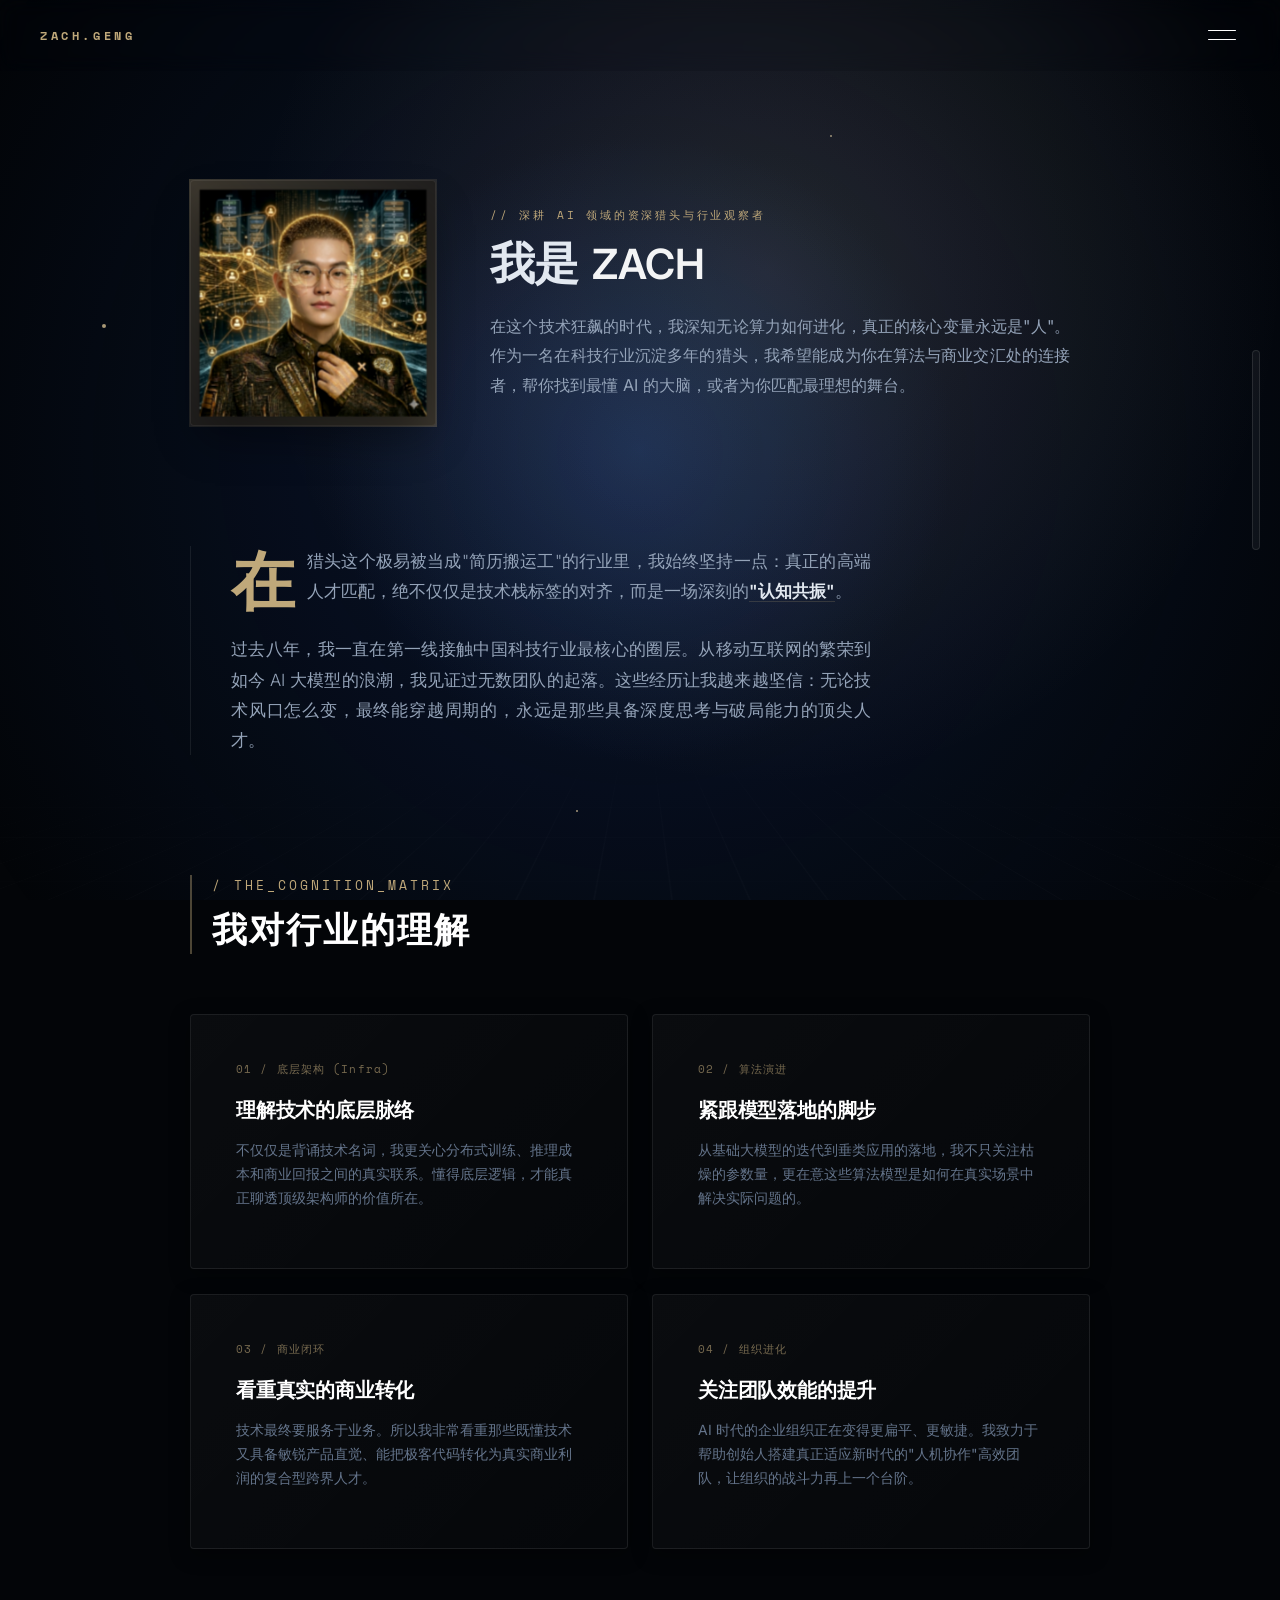
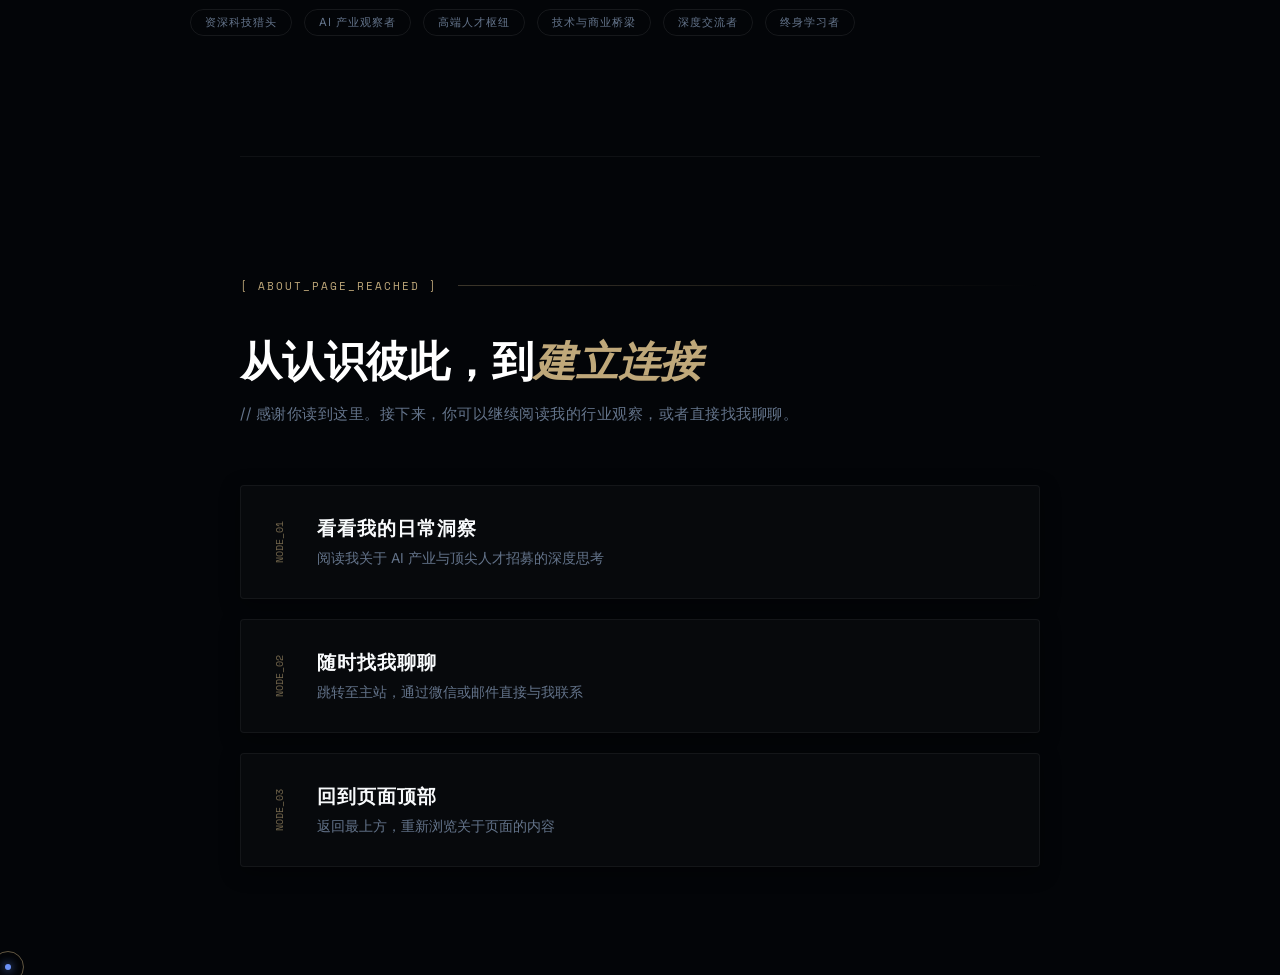
==== commit 6de5ebea: "feat: 全站升级3D景深星群+流光彗尾+滚动视差(index/about/blog/jobs)" ====
--- a/about.html
+++ b/about.html
@@ -577,6 +577,51 @@
     box-shadow:0 0 18px #6e96ff;
 }
 
+/* ─── 🌟 强效升级：3D 景深星群与潜流系统 ─── */
+.neural-pulse-clusters {
+position: absolute;
+top: 0; left: 0;
+width: 100%; height: 300%;
+pointer-events: none;
+z-index: -1;
+perspective: 1000px;
+}
+.pulse-node {
+position: absolute;
+background-color: #bfa87a;
+border-radius: 50%;
+will-change: transform, opacity;
+}
+.node-fast { animation: pulseStrongA 6s infinite ease-in-out; }
+.node-medium { animation: pulseStrongB 9s infinite ease-in-out; }
+.node-slow { animation: pulseStrongC 14s infinite ease-in-out; }
+.nebula-comet {
+position: absolute;
+height: 1px;
+background: linear-gradient(90deg, transparent, rgba(191,168,122,0.4) 70%, transparent);
+filter: drop-shadow(0 0 4px #bfa87a);
+opacity: 0;
+animation: cometSweep 18s infinite ease-in-out;
+will-change: transform, opacity;
+}
+@keyframes pulseStrongA {
+0%, 100% { opacity: 0.05; transform: scale(0.8); }
+50% { opacity: 0.65; transform: scale(1.4); filter: drop-shadow(0 0 6px #bfa87a); }
+}
+@keyframes pulseStrongB {
+0%, 100% { opacity: 0.50; transform: scale(1.2); }
+50% { opacity: 0.10; transform: scale(0.75); }
+}
+@keyframes pulseStrongC {
+0%, 100% { opacity: 0.15; transform: scale(0.9); }
+70% { opacity: 0.70; transform: scale(1.3); filter: drop-shadow(0 0 4px #bfa87a); }
+}
+@keyframes cometSweep {
+0% { transform: translateX(-30%) translateY(0) scaleX(0.5); opacity: 0; }
+30% { opacity: 0.35; }
+60% { opacity: 0; transform: translateX(120%) translateY(50px) scaleX(1.5); }
+100% { opacity: 0; }
+}
 </style>
 </head>
 <body>
@@ -585,6 +630,27 @@
 <div class="ambient-glow-blue"></div>
 <div class="ambient-glow-gold"></div>
 <div class="resonance-core"></div>
+<div class="neural-pulse-clusters">
+<div class="nebula-comet" style="top: 20%; left: 10%; width: 300px; transform: rotate(-5deg); animation-delay: 0s;"></div>
+<div class="nebula-comet" style="top: 55%; right: 5%; width: 450px; transform: rotate(-8deg); animation-delay: 6s;"></div>
+<div class="nebula-comet" style="top: 80%; left: -5%; width: 350px; transform: rotate(-4deg); animation-delay: 11s;"></div>
+<div class="pulse-node node-fast" style="top: 12%; left: 8%; width: 4px; height: 4px;" data-speed="2"></div>
+<div class="pulse-node node-fast" style="top: 38%; right: 10%; width: 5px; height: 5px;" data-speed="2.5"></div>
+<div class="pulse-node node-fast" style="top: 65%; left: 22%; width: 4px; height: 4px;" data-speed="2"></div>
+<div class="pulse-node node-fast" style="top: 95%; right: 15%; width: 5px; height: 5px;" data-speed="3"></div>
+<div class="pulse-node node-fast" style="top: 140%; left: 12%; width: 4px; height: 4px;" data-speed="2"></div>
+<div class="pulse-node node-medium" style="top: 22%; left: 28%; width: 3px; height: 3px;" data-speed="1.2"></div>
+<div class="pulse-node node-medium" style="top: 48%; right: 25%; width: 3px; height: 3px;" data-speed="1.5"></div>
+<div class="pulse-node node-medium" style="top: 78%; left: 15%; width: 3px; height: 3px;" data-speed="1.2"></div>
+<div class="pulse-node node-medium" style="top: 115%; right: 30%; width: 3px; height: 3px;" data-speed="1.6"></div>
+<div class="pulse-node node-medium" style="top: 165%; left: 25%; width: 3px; height: 3px;" data-speed="1.4"></div>
+<div class="pulse-node node-slow" style="top: 5%; right: 35%; width: 2px; height: 2px;" data-speed="0.4"></div>
+<div class="pulse-node node-slow" style="top: 30%; left: 45%; width: 1.5px; height: 1.5px;" data-speed="0.3"></div>
+<div class="pulse-node node-slow" style="top: 58%; left: 5%; width: 2px; height: 2px;" data-speed="0.5"></div>
+<div class="pulse-node node-slow" style="top: 88%; right: 40%; width: 1.5px; height: 1.5px;" data-speed="0.3"></div>
+<div class="pulse-node node-slow" style="top: 125%; left: 40%; width: 2px; height: 2px;" data-speed="0.4"></div>
+<div class="pulse-node node-slow" style="top: 185%; right: 8%; width: 1.5px; height: 1.5px;" data-speed="0.2"></div>
+</div>
 <div class="architect-grid"></div>
 </div>
 
@@ -855,6 +921,19 @@
         }
     });
 })();
+
+/* ─── 🌟 新增：全站星群 3D 景深视差微动效 ─── */
+window.addEventListener('scroll', () => {
+window.requestAnimationFrame(() => {
+const scrolled = window.scrollY;
+const nodes = document.querySelectorAll('.pulse-node');
+nodes.forEach(node => {
+const speed = parseFloat(node.getAttribute('data-speed')) || 1;
+const yOffset = scrolled * (speed * 0.08);
+node.style.transform = `translate3d(0, ${yOffset}px, 0)`;
+});
+});
+}, { passive: true });
 </script>
 </body>
 </html>
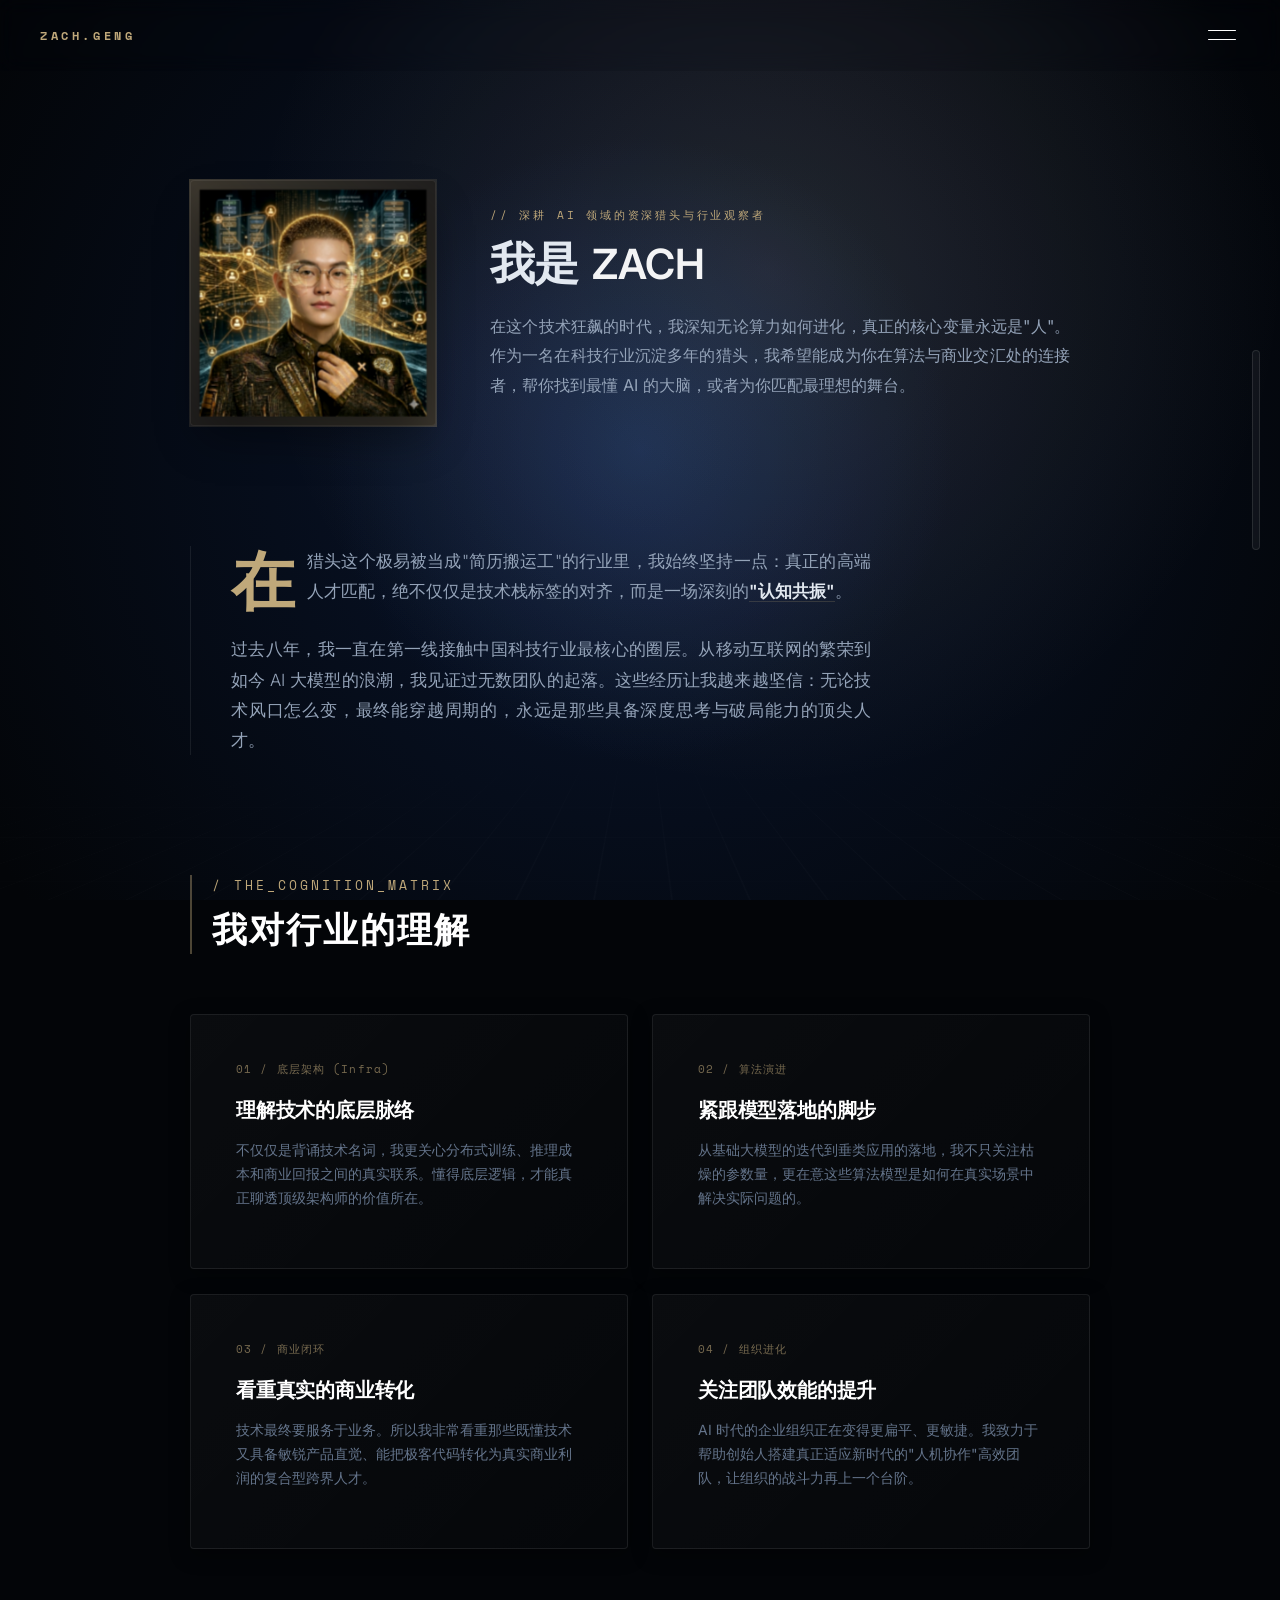
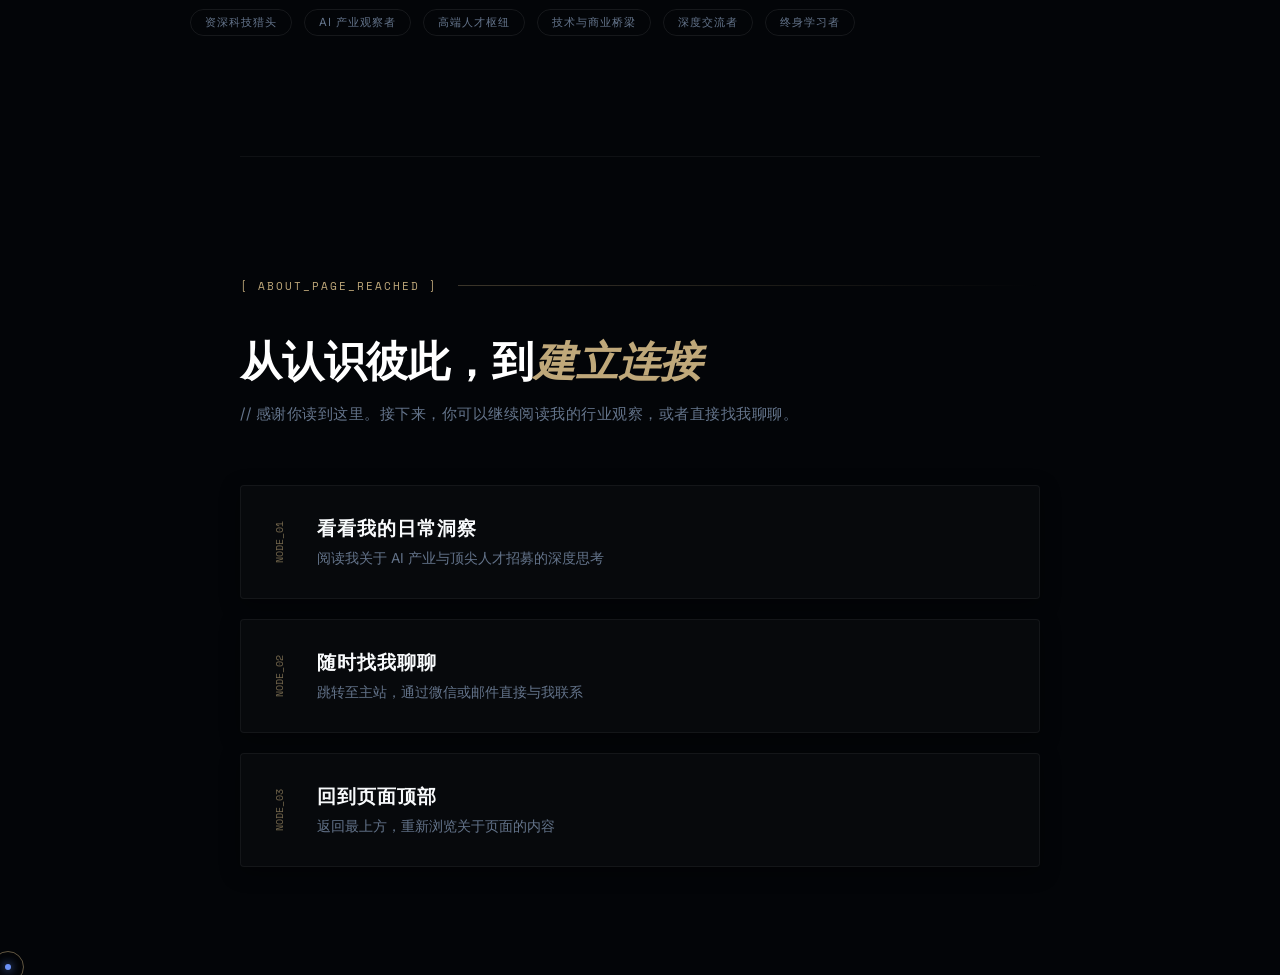
==== commit 950fced2: "Revert "feat: 全站升级3D景深星群+流光彗尾+滚动视差(index/about/blog/jobs)" This reverts commit 6de5ebeadaec78c515190" ====
--- a/about.html
+++ b/about.html
@@ -577,51 +577,6 @@
     box-shadow:0 0 18px #6e96ff;
 }
 
-/* ─── 🌟 强效升级：3D 景深星群与潜流系统 ─── */
-.neural-pulse-clusters {
-position: absolute;
-top: 0; left: 0;
-width: 100%; height: 300%;
-pointer-events: none;
-z-index: -1;
-perspective: 1000px;
-}
-.pulse-node {
-position: absolute;
-background-color: #bfa87a;
-border-radius: 50%;
-will-change: transform, opacity;
-}
-.node-fast { animation: pulseStrongA 6s infinite ease-in-out; }
-.node-medium { animation: pulseStrongB 9s infinite ease-in-out; }
-.node-slow { animation: pulseStrongC 14s infinite ease-in-out; }
-.nebula-comet {
-position: absolute;
-height: 1px;
-background: linear-gradient(90deg, transparent, rgba(191,168,122,0.4) 70%, transparent);
-filter: drop-shadow(0 0 4px #bfa87a);
-opacity: 0;
-animation: cometSweep 18s infinite ease-in-out;
-will-change: transform, opacity;
-}
-@keyframes pulseStrongA {
-0%, 100% { opacity: 0.05; transform: scale(0.8); }
-50% { opacity: 0.65; transform: scale(1.4); filter: drop-shadow(0 0 6px #bfa87a); }
-}
-@keyframes pulseStrongB {
-0%, 100% { opacity: 0.50; transform: scale(1.2); }
-50% { opacity: 0.10; transform: scale(0.75); }
-}
-@keyframes pulseStrongC {
-0%, 100% { opacity: 0.15; transform: scale(0.9); }
-70% { opacity: 0.70; transform: scale(1.3); filter: drop-shadow(0 0 4px #bfa87a); }
-}
-@keyframes cometSweep {
-0% { transform: translateX(-30%) translateY(0) scaleX(0.5); opacity: 0; }
-30% { opacity: 0.35; }
-60% { opacity: 0; transform: translateX(120%) translateY(50px) scaleX(1.5); }
-100% { opacity: 0; }
-}
 </style>
 </head>
 <body>
@@ -630,27 +585,6 @@
 <div class="ambient-glow-blue"></div>
 <div class="ambient-glow-gold"></div>
 <div class="resonance-core"></div>
-<div class="neural-pulse-clusters">
-<div class="nebula-comet" style="top: 20%; left: 10%; width: 300px; transform: rotate(-5deg); animation-delay: 0s;"></div>
-<div class="nebula-comet" style="top: 55%; right: 5%; width: 450px; transform: rotate(-8deg); animation-delay: 6s;"></div>
-<div class="nebula-comet" style="top: 80%; left: -5%; width: 350px; transform: rotate(-4deg); animation-delay: 11s;"></div>
-<div class="pulse-node node-fast" style="top: 12%; left: 8%; width: 4px; height: 4px;" data-speed="2"></div>
-<div class="pulse-node node-fast" style="top: 38%; right: 10%; width: 5px; height: 5px;" data-speed="2.5"></div>
-<div class="pulse-node node-fast" style="top: 65%; left: 22%; width: 4px; height: 4px;" data-speed="2"></div>
-<div class="pulse-node node-fast" style="top: 95%; right: 15%; width: 5px; height: 5px;" data-speed="3"></div>
-<div class="pulse-node node-fast" style="top: 140%; left: 12%; width: 4px; height: 4px;" data-speed="2"></div>
-<div class="pulse-node node-medium" style="top: 22%; left: 28%; width: 3px; height: 3px;" data-speed="1.2"></div>
-<div class="pulse-node node-medium" style="top: 48%; right: 25%; width: 3px; height: 3px;" data-speed="1.5"></div>
-<div class="pulse-node node-medium" style="top: 78%; left: 15%; width: 3px; height: 3px;" data-speed="1.2"></div>
-<div class="pulse-node node-medium" style="top: 115%; right: 30%; width: 3px; height: 3px;" data-speed="1.6"></div>
-<div class="pulse-node node-medium" style="top: 165%; left: 25%; width: 3px; height: 3px;" data-speed="1.4"></div>
-<div class="pulse-node node-slow" style="top: 5%; right: 35%; width: 2px; height: 2px;" data-speed="0.4"></div>
-<div class="pulse-node node-slow" style="top: 30%; left: 45%; width: 1.5px; height: 1.5px;" data-speed="0.3"></div>
-<div class="pulse-node node-slow" style="top: 58%; left: 5%; width: 2px; height: 2px;" data-speed="0.5"></div>
-<div class="pulse-node node-slow" style="top: 88%; right: 40%; width: 1.5px; height: 1.5px;" data-speed="0.3"></div>
-<div class="pulse-node node-slow" style="top: 125%; left: 40%; width: 2px; height: 2px;" data-speed="0.4"></div>
-<div class="pulse-node node-slow" style="top: 185%; right: 8%; width: 1.5px; height: 1.5px;" data-speed="0.2"></div>
-</div>
 <div class="architect-grid"></div>
 </div>
 
@@ -921,19 +855,6 @@
         }
     });
 })();
-
-/* ─── 🌟 新增：全站星群 3D 景深视差微动效 ─── */
-window.addEventListener('scroll', () => {
-window.requestAnimationFrame(() => {
-const scrolled = window.scrollY;
-const nodes = document.querySelectorAll('.pulse-node');
-nodes.forEach(node => {
-const speed = parseFloat(node.getAttribute('data-speed')) || 1;
-const yOffset = scrolled * (speed * 0.08);
-node.style.transform = `translate3d(0, ${yOffset}px, 0)`;
-});
-});
-}, { passive: true });
 </script>
 </body>
 </html>
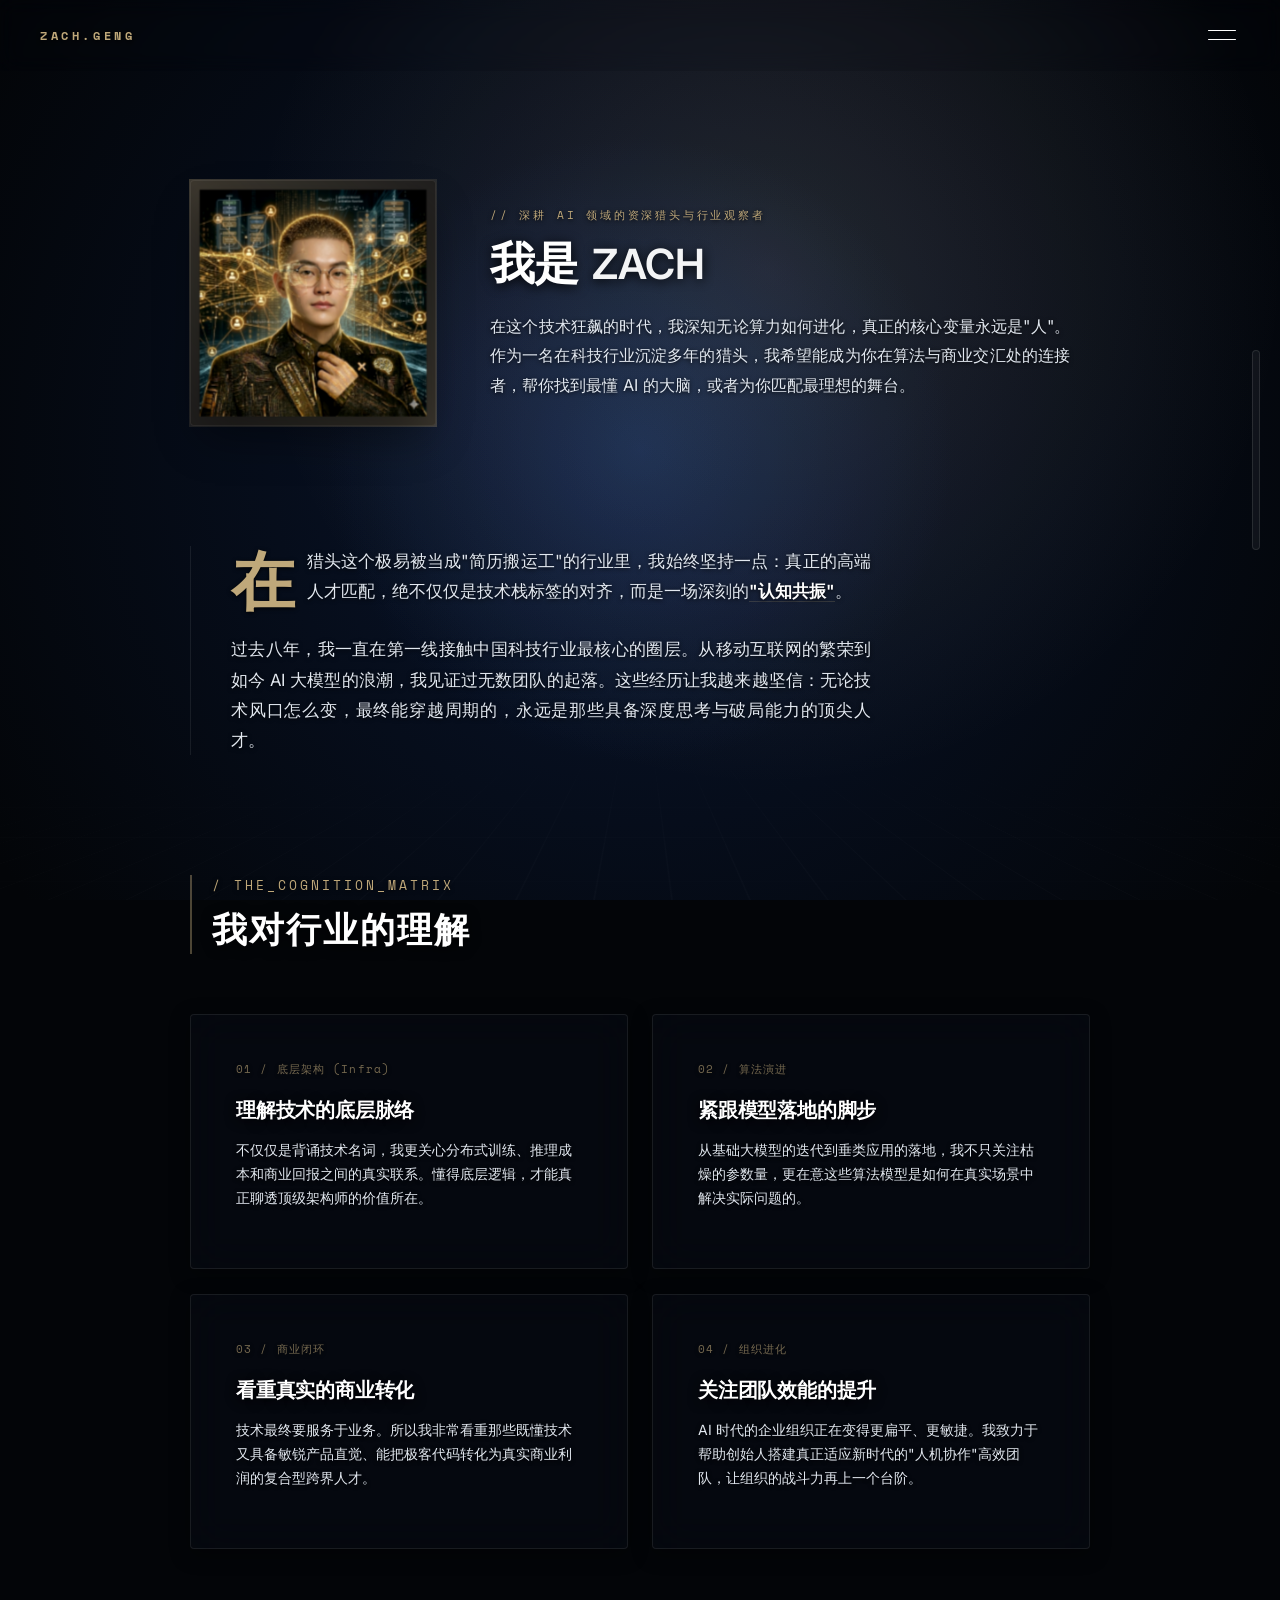
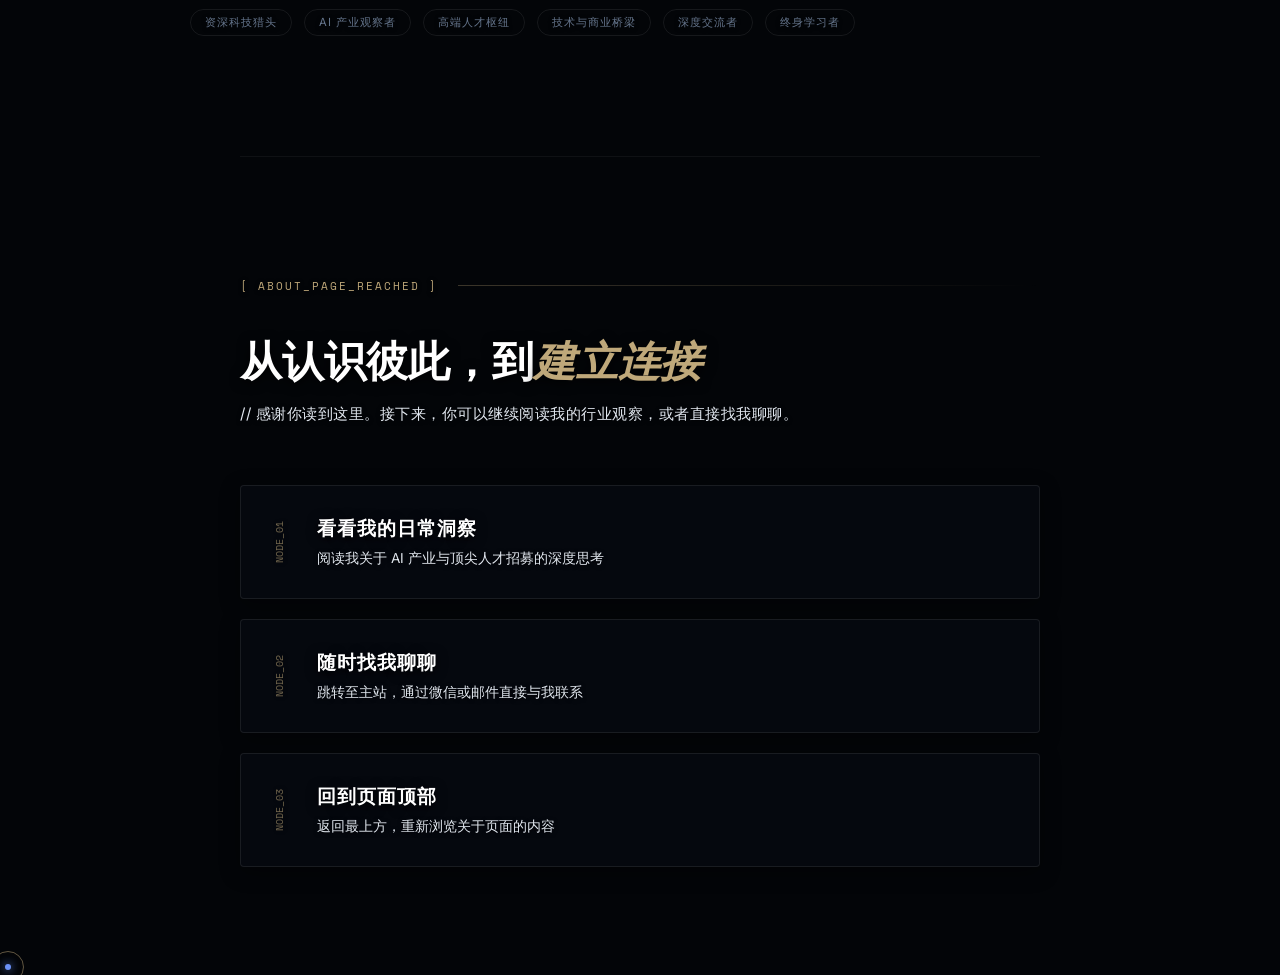
==== commit 85b35a2d: "feat: 全站文字清晰度与对比度升级补丁（4文件 <style> 末尾追加）" ====
--- a/about.html
+++ b/about.html
@@ -577,6 +577,56 @@
     box-shadow:0 0 18px #6e96ff;
 }
 
+/* ─── 🌟 全站文字清晰度与对比度升级补丁 ─── */
+/* 1. 调亮全局核心变量 */
+:root {
+--text-main: #cbd5e1 !important;
+--text-bright: #ffffff !important;
+}
+/* 2. 全局基础文字提亮与文字阴影 */
+body {
+color: #e2e8f0 !important;
+text-shadow: 0 1px 4px rgba(0, 0, 0, 0.9);
+}
+/* 3. 增强所有玻璃卡片的底色屏蔽力 */
+.glass-card,
+.blog-card,
+.job-card,
+.intel-card-content,
+.terminal-node-card,
+.signal-metric-card,
+.matrix-card {
+background: rgba(8, 12, 20, 0.55) !important;
+backdrop-filter: blur(20px) saturate(120%) !important;
+-webkit-backdrop-filter: blur(20px) saturate(120%) !important;
+border: 1px solid rgba(255, 255, 255, 0.08) !important;
+}
+/* 4. 专门针对长文、简介、正文进行硬核提亮 */
+p,
+.blog-desc,
+.job-excerpt,
+.intel-fact,
+.intel-echo-box,
+.blog-content-full-sync,
+.subtitle {
+color: #e2e8f0 !important;
+font-weight: 400 !important;
+}
+/* 5. 标题层级绝对高亮纯白 */
+h1, h2, h3, h4,
+.main-title,
+.blog-title,
+.job-title,
+.section-title {
+color: #ffffff !important;
+text-shadow: 0 2px 12px rgba(0, 0, 0, 1) !important;
+font-weight: 600 !important;
+}
+/* 6. 特殊标签和元数据的视觉平衡 */
+.blog-tags, .job-tags .tag, .intel-time-tag .mono-hour {
+color: #94a3b8 !important;
+text-shadow: none !important;
+}
 </style>
 </head>
 <body>
